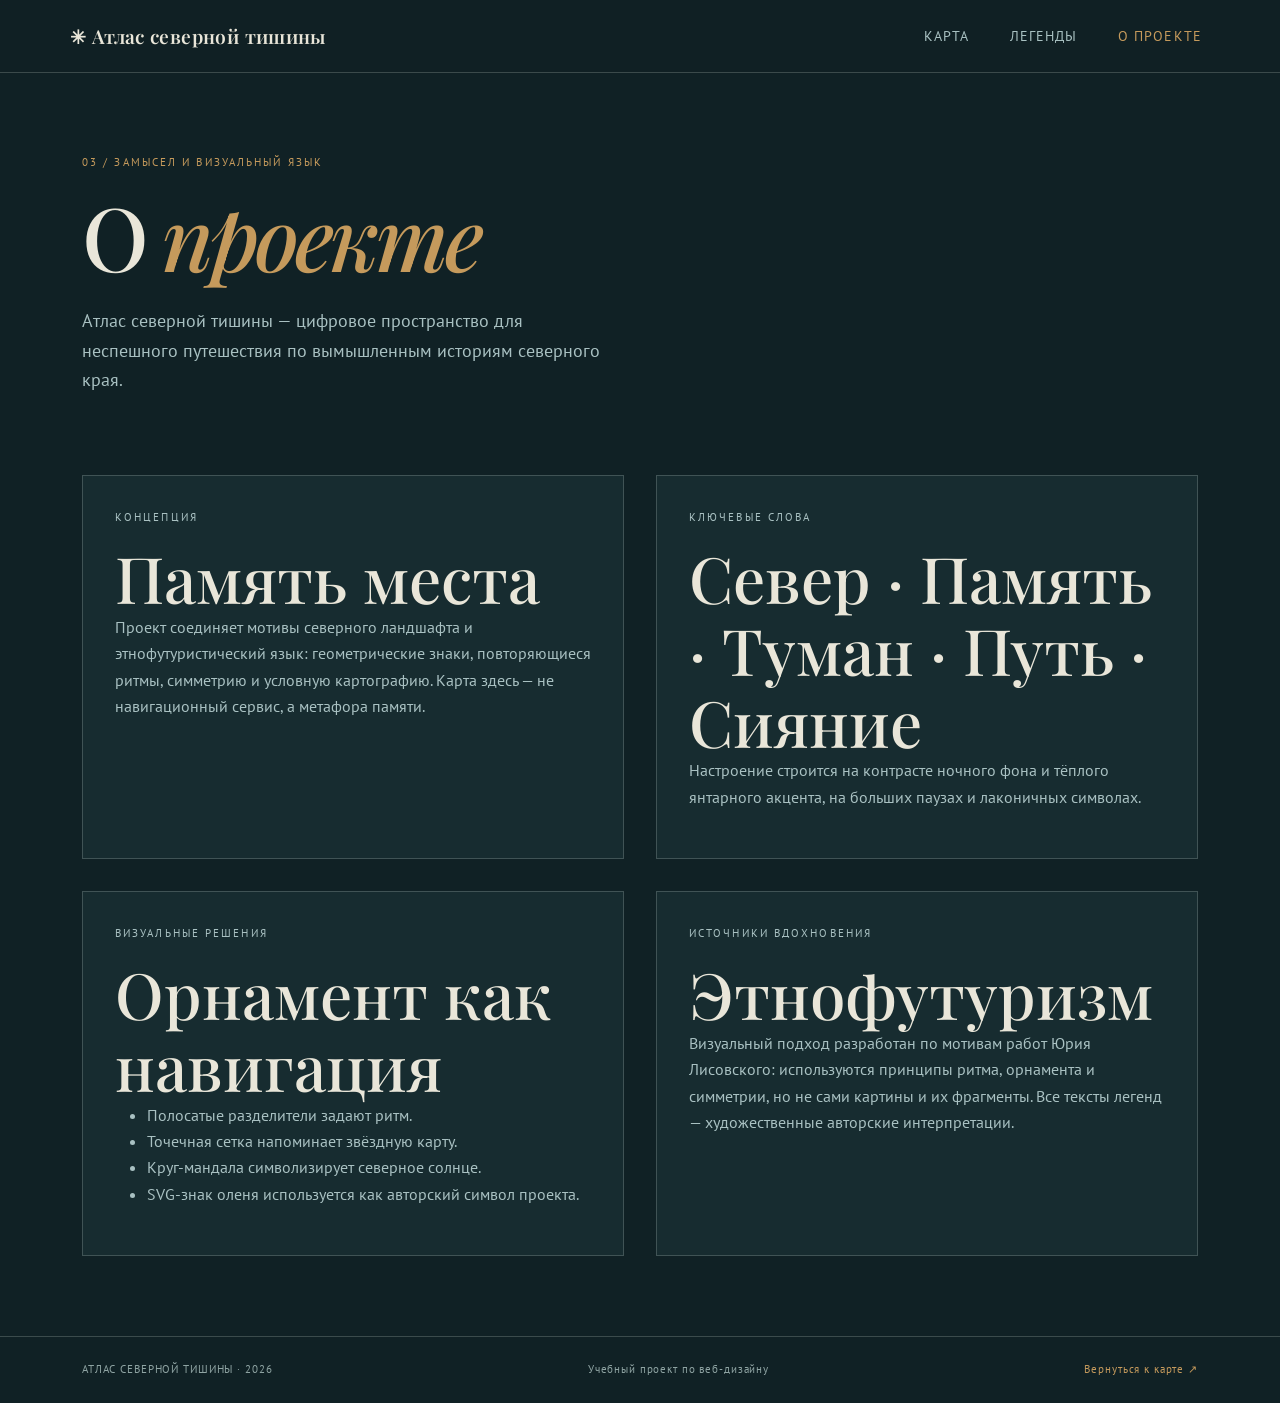
==== Практическая работа — Северный край/about.html @ 674a7070 "Добавлена страница о проекте и концепции" ====
<!doctype html>
<html lang="ru"><head><meta charset="utf-8"><meta name="viewport" content="width=device-width,initial-scale=1"><title>О проекте — Атлас северной тишины</title><link href="https://fonts.googleapis.com/css2?family=Playfair+Display:wght@500;600&family=PT+Sans:wght@400;700&display=swap" rel="stylesheet"><link href="https://cdn.jsdelivr.net/npm/bootstrap@5.3.3/dist/css/bootstrap.min.css" rel="stylesheet"><link rel="stylesheet" href="style.css"></head>
<body><header class="site-header"><nav class="navbar navbar-expand-lg container py-3"><a class="brand" href="index.html">✳ Атлас северной тишины</a><button class="navbar-toggler" type="button" data-bs-toggle="collapse" data-bs-target="#nav" aria-label="Открыть меню"><span class="navbar-toggler-icon"></span></button><div class="collapse navbar-collapse justify-content-end" id="nav"><ul class="navbar-nav gap-lg-4"><li><a class="nav-link" href="index.html">Карта</a></li><li><a class="nav-link" href="legends.html">Легенды</a></li><li><a class="nav-link active" href="about.html">О проекте</a></li></ul></div></nav></header>
<main class="container"><section class="page-hero"><p class="eyebrow">03 / Замысел и визуальный язык</p><h1>О <em>проекте</em></h1><p class="hero-lead">Атлас северной тишины — цифровое пространство для неспешного путешествия по вымышленным историям северного края.</p></section>
<section class="about-grid"><article class="info-panel"><p class="eyebrow">Концепция</p><h2>Память места</h2><p>Проект соединяет мотивы северного ландшафта и этнофутуристический язык: геометрические знаки, повторяющиеся ритмы, симметрию и условную картографию. Карта здесь — не навигационный сервис, а метафора памяти.</p></article><article class="info-panel"><p class="eyebrow">Ключевые слова</p><h2>Север · Память · Туман · Путь · Сияние</h2><p>Настроение строится на контрасте ночного фона и тёплого янтарного акцента, на больших паузах и лаконичных символах.</p></article><article class="info-panel"><p class="eyebrow">Визуальные решения</p><h2>Орнамент как навигация</h2><ul><li>Полосатые разделители задают ритм.</li><li>Точечная сетка напоминает звёздную карту.</li><li>Круг-мандала символизирует северное солнце.</li><li>SVG-знак оленя используется как авторский символ проекта.</li></ul></article><article class="info-panel"><p class="eyebrow">Источники вдохновения</p><h2>Этнофутуризм</h2><p>Визуальный подход разработан по мотивам работ Юрия Лисовского: используются принципы ритма, орнамента и симметрии, но не сами картины и их фрагменты. Все тексты легенд — художественные авторские интерпретации.</p></article></section></main>
<footer class="site-footer"><div class="container footer-inner"><span>АТЛАС СЕВЕРНОЙ ТИШИНЫ · 2026</span><span>Учебный проект по веб-дизайну</span><a href="index.html">Вернуться к карте ↗</a></div></footer><script src="https://cdn.jsdelivr.net/npm/bootstrap@5.3.3/dist/js/bootstrap.bundle.min.js"></script></body></html>
---- Практическая работа — Северный край/style.css ----
:root{
 --ink:#102125;--ink-soft:#1c3439;--paper:#e9e6d9;--mist:#a9c1c2;
 --water:#6d9293;--gold:#c59a5c;--line:rgba(210,222,213,.22);
 --heading:"Playfair Display",Georgia,serif;--body:"PT Sans",Arial,sans-serif;
}
*{box-sizing:border-box}
html{scroll-behavior:smooth}
body{margin:0;background:var(--ink);color:var(--paper);font-family:var(--body);line-height:1.65}
a{color:inherit;text-decoration:none}
.site-header{border-bottom:1px solid var(--line);background:rgba(16,33,37,.96)}
.brand{font:600 1.2rem var(--heading);letter-spacing:.02em;color:var(--paper)}
.brand-mark{color:var(--gold);margin-right:.45rem}
.nav-link{color:var(--mist)!important;font-size:.9rem;letter-spacing:.08em;text-transform:uppercase}
.nav-link:hover,.nav-link.active{color:var(--gold)!important}
.navbar-toggler{border-color:var(--gold)}.navbar-toggler-icon{filter:invert(1)}
.hero{min-height:530px;display:flex;align-items:center}
.eyebrow{color:var(--gold);font-size:.69rem;letter-spacing:.19em;text-transform:uppercase;margin-bottom:1rem}
h1,h2,h3{font-family:var(--heading);font-weight:500;line-height:1.12}
h1{font-size:clamp(3.2rem,7vw,6.7rem);letter-spacing:-.045em;margin:0 0 1.3rem}
h1 em,h2 em{color:var(--gold);font-weight:500}
.hero-lead{color:var(--mist);font-size:1.12rem;max-width:540px;margin-bottom:2rem}
.btn-brand{background:var(--gold);color:var(--ink);border:1px solid var(--gold);padding:.8rem 1.35rem;border-radius:0;letter-spacing:.06em;text-transform:uppercase;font-size:.76rem}
.btn-brand:hover{background:transparent;color:var(--gold)}
.hero-circle{width:min(310px,75vw);aspect-ratio:1;border:1px solid var(--gold);border-radius:50%;margin:auto;display:grid;place-items:center;position:relative;background:repeating-radial-gradient(circle,var(--ink-soft) 0 2px,transparent 2px 13px)}
.hero-circle:before,.hero-circle:after{content:"";position:absolute;inset:13px;border:1px dashed var(--water);border-radius:50%}
.hero-circle:after{inset:28px;border-style:solid;opacity:.5}
.hero-circle svg{width:85%;fill:none;stroke:var(--gold);stroke-width:2}
.hero-circle .mandala-rays{stroke:var(--mist);stroke-width:3}
.hero-circle .sun-core{fill:var(--gold);stroke:none}
.hero-circle span{position:absolute;bottom:22px;background:var(--ink);padding:0 .6rem;color:var(--mist);font-size:.65rem;letter-spacing:.17em;text-transform:uppercase}
.divider-stripes{height:13px;background:repeating-linear-gradient(90deg,var(--gold) 0 2px,transparent 2px 9px);opacity:.7}
.section-space{padding-top:5.5rem;padding-bottom:5.5rem}
.section-heading{display:flex;justify-content:space-between;align-items:end;gap:2rem;margin-bottom:2rem}
h2{font-size:clamp(2.4rem,5vw,4.1rem);margin:0}
.section-note{color:var(--mist);max-width:270px;font-size:.9rem}
.map-layout{display:grid;grid-template-columns:minmax(0,1.7fr) minmax(260px,.8fr);border:1px solid var(--line)}
.map-canvas{min-height:450px;position:relative;overflow:hidden;background-color:#172e32;background-image:radial-gradient(rgba(197,154,92,.17) 1px,transparent 1px);background-size:18px 18px}
.map-lines{position:absolute;inset:0;width:100%;height:100%;fill:none;stroke:var(--water);stroke-width:1.5;opacity:.5}
.map-lines path{stroke-dasharray:5 8}
.map-label{position:absolute;color:var(--mist);font-size:.62rem;letter-spacing:.18em;opacity:.7}
.label-north{top:12%;left:12%}.label-water{top:54%;left:40%;transform:rotate(-12deg)}.label-forest{bottom:13%;right:9%}
.map-point{position:absolute;width:43px;height:43px;border-radius:50%;border:1px solid var(--gold);background:var(--ink);color:var(--gold);font-size:.7rem;transition:.2s;cursor:pointer}
.map-point:hover,.map-point.active{background:var(--gold);color:var(--ink);box-shadow:0 0 0 8px rgba(197,154,92,.14),0 0 30px rgba(197,154,92,.5)}
.point-one{left:25%;top:58%}.point-two{left:61%;top:30%}.point-three{left:72%;top:67%}.point-four{left:43%;top:17%}
.compass{position:absolute;right:25px;top:22px;color:var(--gold);font-size:2rem;text-align:center}.compass small{display:block;font-size:.6rem;letter-spacing:.2em}
.story-panel{padding:clamp(1.5rem,4vw,3rem);display:flex;flex-direction:column;justify-content:center;background:#172c30}
.story-panel h3{font-size:2rem;margin-bottom:1.2rem}
.story-panel>p:not(.eyebrow){color:var(--mist)}
.text-link{color:var(--gold);font-size:.82rem;letter-spacing:.08em;text-transform:uppercase;border-bottom:1px solid rgba(197,154,92,.45);padding-bottom:.35rem;align-self:flex-start}
.panel-meta{margin-top:3rem;padding-top:1rem;border-top:1px solid var(--line);color:#82999a;font-size:.65rem;display:flex;gap:.6rem;letter-spacing:.08em;text-transform:uppercase}
.worlds-section{background:#14282c;border-top:1px solid var(--line);border-bottom:1px solid var(--line)}
.world-card{height:100%;padding:2rem;border:1px solid var(--line);background-color:#1a3236;background-image:radial-gradient(rgba(197,154,92,.13) 1px,transparent 1px);background-size:13px 13px}
.world-symbol{font-size:2.7rem;color:var(--gold);display:block;margin-bottom:1.2rem}
.world-card h3{font-size:1.8rem}.world-card p:not(.eyebrow){color:var(--mist);min-height:55px}
.world-card a{color:var(--gold);font-size:.78rem;text-transform:uppercase;letter-spacing:.08em}
.about-strip{max-width:900px}.about-strip h2{margin-bottom:1.3rem}.about-strip>p:not(.eyebrow){color:var(--mist);max-width:650px}
.btn-outline-brand{border:1px solid var(--gold);border-radius:0;color:var(--gold);padding:.7rem 1.2rem;margin-top:1rem}
.btn-outline-brand:hover{background:var(--gold);color:var(--ink)}
.site-footer{border-top:1px solid var(--line);padding:1.5rem 0;color:#8fa4a3;font-size:.68rem;letter-spacing:.08em}
.footer-inner{display:flex;justify-content:space-between;gap:1rem;flex-wrap:wrap}.site-footer a{color:var(--gold)}
.page-hero{padding:5rem 0 3rem}.page-hero h1{font-size:clamp(3rem,7vw,5.5rem)}
.legend-list{display:grid;grid-template-columns:repeat(2,1fr);gap:1rem;padding-bottom:5rem}
.legend-card{border:1px solid var(--line);padding:2rem;background:#172c30;scroll-margin-top:30px}
.legend-card h2{font-size:1.8rem;margin-bottom:1rem}.legend-card p{color:var(--mist)}
.legend-card .tag{color:var(--gold);font-size:.65rem;letter-spacing:.15em;text-transform:uppercase}
.filter-row{display:flex;gap:.6rem;flex-wrap:wrap;margin:1.5rem 0 2rem}
.filter-btn{border:1px solid var(--line);background:transparent;color:var(--mist);padding:.45rem .9rem;font-size:.75rem}
.filter-btn.active,.filter-btn:hover{border-color:var(--gold);color:var(--gold)}
.about-grid{display:grid;grid-template-columns:1fr 1fr;gap:2rem;padding-bottom:5rem}
.info-panel{padding:2rem;background:#172c30;border:1px solid var(--line)}.info-panel p,.info-panel li{color:var(--mist)}
@media(max-width:767px){
 .hero{min-height:0;padding-top:4rem!important;padding-bottom:4rem!important}
 .hero-circle{width:245px;margin-top:1rem}
 .section-space{padding-top:3.5rem;padding-bottom:3.5rem}
 .section-heading{align-items:flex-start;flex-direction:column;gap:1rem}
 .map-layout{grid-template-columns:1fr}.map-canvas{min-height:340px}.story-panel{min-height:290px}
 .legend-list,.about-grid{grid-template-columns:1fr}
 .footer-inner{flex-direction:column}
}
@media(min-width:768px) and (max-width:991px){.map-layout{grid-template-columns:1fr}.story-panel{min-height:260px}}
@media(prefers-reduced-motion:reduce){html{scroll-behavior:auto}*,*:before,*:after{transition:none!important}}
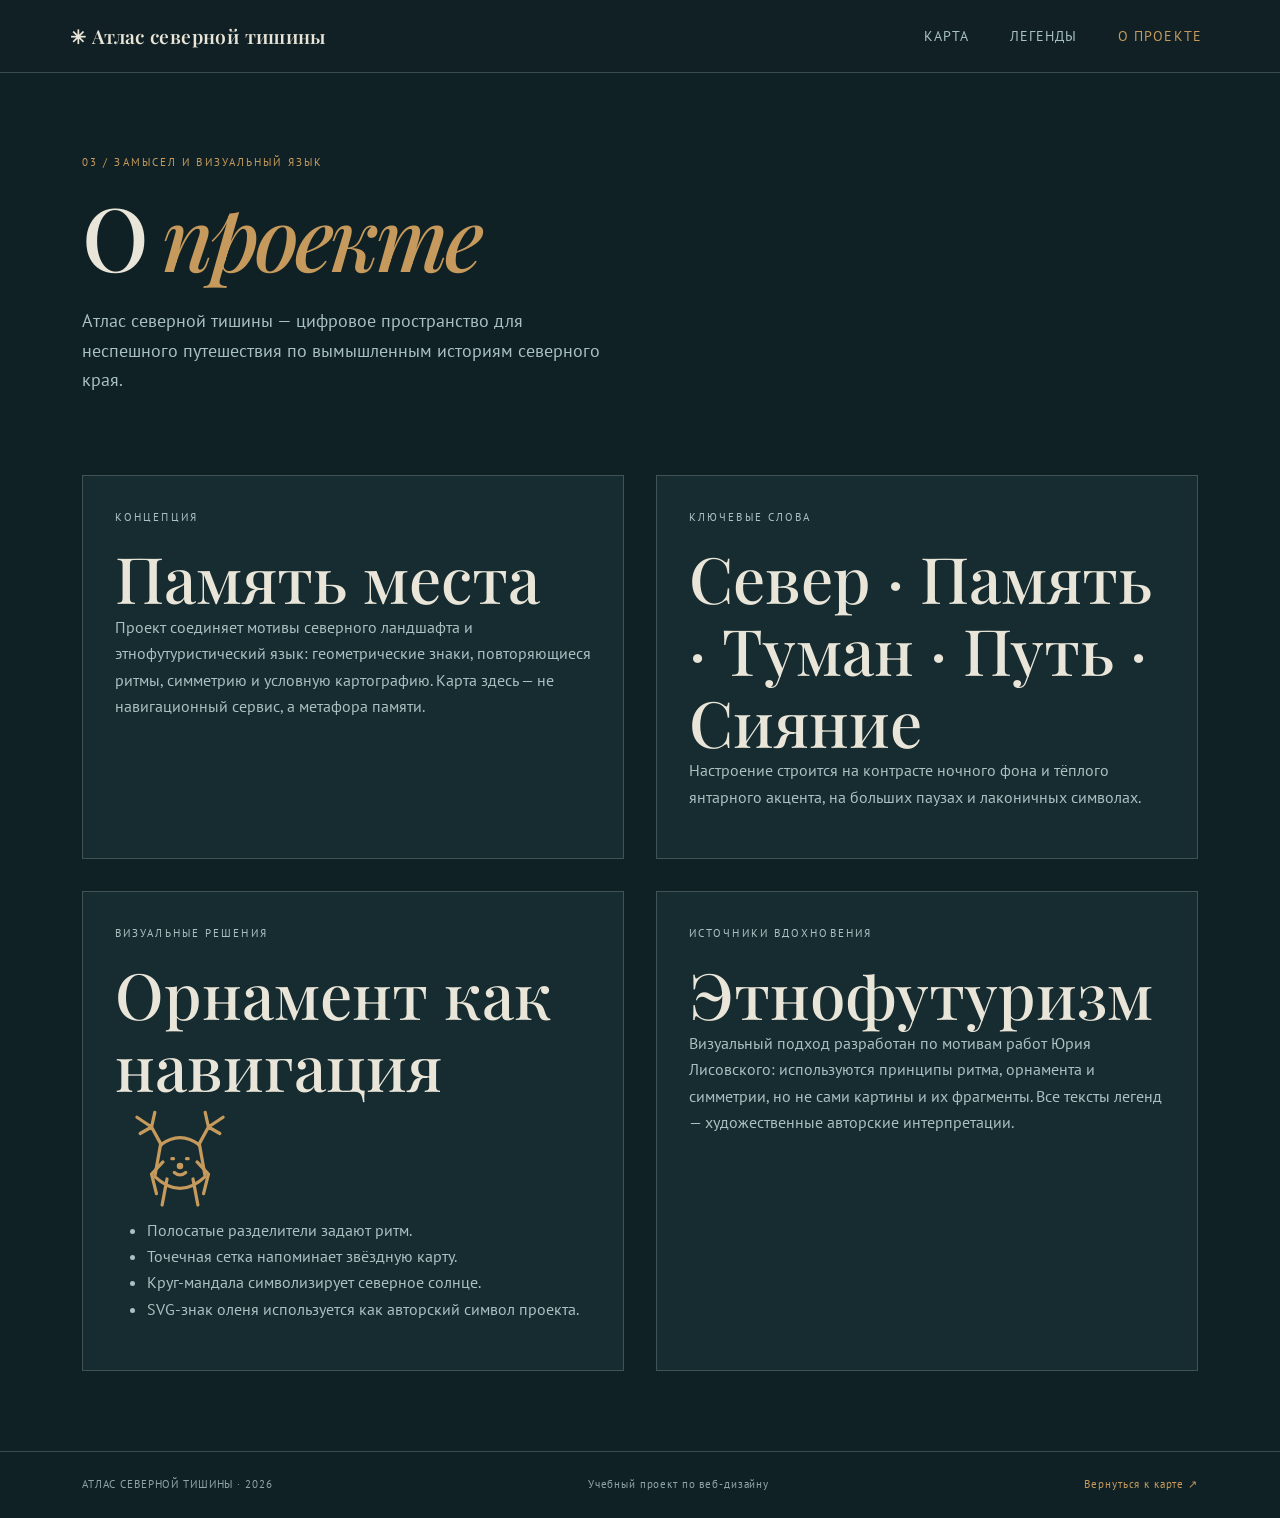
==== commit ef81c4e5: "Добавлен SVG-символ в описание визуального языка" ====
--- a/Практическая работа — Северный край/about.html
+++ b/Практическая работа — Северный край/about.html
@@ -2,5 +2,5 @@
 <html lang="ru"><head><meta charset="utf-8"><meta name="viewport" content="width=device-width,initial-scale=1"><title>О проекте — Атлас северной тишины</title><link href="https://fonts.googleapis.com/css2?family=Playfair+Display:wght@500;600&family=PT+Sans:wght@400;700&display=swap" rel="stylesheet"><link href="https://cdn.jsdelivr.net/npm/bootstrap@5.3.3/dist/css/bootstrap.min.css" rel="stylesheet"><link rel="stylesheet" href="style.css"></head>
 <body><header class="site-header"><nav class="navbar navbar-expand-lg container py-3"><a class="brand" href="index.html">✳ Атлас северной тишины</a><button class="navbar-toggler" type="button" data-bs-toggle="collapse" data-bs-target="#nav" aria-label="Открыть меню"><span class="navbar-toggler-icon"></span></button><div class="collapse navbar-collapse justify-content-end" id="nav"><ul class="navbar-nav gap-lg-4"><li><a class="nav-link" href="index.html">Карта</a></li><li><a class="nav-link" href="legends.html">Легенды</a></li><li><a class="nav-link active" href="about.html">О проекте</a></li></ul></div></nav></header>
 <main class="container"><section class="page-hero"><p class="eyebrow">03 / Замысел и визуальный язык</p><h1>О <em>проекте</em></h1><p class="hero-lead">Атлас северной тишины — цифровое пространство для неспешного путешествия по вымышленным историям северного края.</p></section>
-<section class="about-grid"><article class="info-panel"><p class="eyebrow">Концепция</p><h2>Память места</h2><p>Проект соединяет мотивы северного ландшафта и этнофутуристический язык: геометрические знаки, повторяющиеся ритмы, симметрию и условную картографию. Карта здесь — не навигационный сервис, а метафора памяти.</p></article><article class="info-panel"><p class="eyebrow">Ключевые слова</p><h2>Север · Память · Туман · Путь · Сияние</h2><p>Настроение строится на контрасте ночного фона и тёплого янтарного акцента, на больших паузах и лаконичных символах.</p></article><article class="info-panel"><p class="eyebrow">Визуальные решения</p><h2>Орнамент как навигация</h2><ul><li>Полосатые разделители задают ритм.</li><li>Точечная сетка напоминает звёздную карту.</li><li>Круг-мандала символизирует северное солнце.</li><li>SVG-знак оленя используется как авторский символ проекта.</li></ul></article><article class="info-panel"><p class="eyebrow">Источники вдохновения</p><h2>Этнофутуризм</h2><p>Визуальный подход разработан по мотивам работ Юрия Лисовского: используются принципы ритма, орнамента и симметрии, но не сами картины и их фрагменты. Все тексты легенд — художественные авторские интерпретации.</p></article></section></main>
+<section class="about-grid"><article class="info-panel"><p class="eyebrow">Концепция</p><h2>Память места</h2><p>Проект соединяет мотивы северного ландшафта и этнофутуристический язык: геометрические знаки, повторяющиеся ритмы, симметрию и условную картографию. Карта здесь — не навигационный сервис, а метафора памяти.</p></article><article class="info-panel"><p class="eyebrow">Ключевые слова</p><h2>Север · Память · Туман · Путь · Сияние</h2><p>Настроение строится на контрасте ночного фона и тёплого янтарного акцента, на больших паузах и лаконичных символах.</p></article><article class="info-panel"><p class="eyebrow">Визуальные решения</p><h2>Орнамент как навигация</h2><img src="deer.svg" alt="Авторский геометрический символ северного оленя" width="130" height="115"><ul><li>Полосатые разделители задают ритм.</li><li>Точечная сетка напоминает звёздную карту.</li><li>Круг-мандала символизирует северное солнце.</li><li>SVG-знак оленя используется как авторский символ проекта.</li></ul></article><article class="info-panel"><p class="eyebrow">Источники вдохновения</p><h2>Этнофутуризм</h2><p>Визуальный подход разработан по мотивам работ Юрия Лисовского: используются принципы ритма, орнамента и симметрии, но не сами картины и их фрагменты. Все тексты легенд — художественные авторские интерпретации.</p></article></section></main>
 <footer class="site-footer"><div class="container footer-inner"><span>АТЛАС СЕВЕРНОЙ ТИШИНЫ · 2026</span><span>Учебный проект по веб-дизайну</span><a href="index.html">Вернуться к карте ↗</a></div></footer><script src="https://cdn.jsdelivr.net/npm/bootstrap@5.3.3/dist/js/bootstrap.bundle.min.js"></script></body></html>
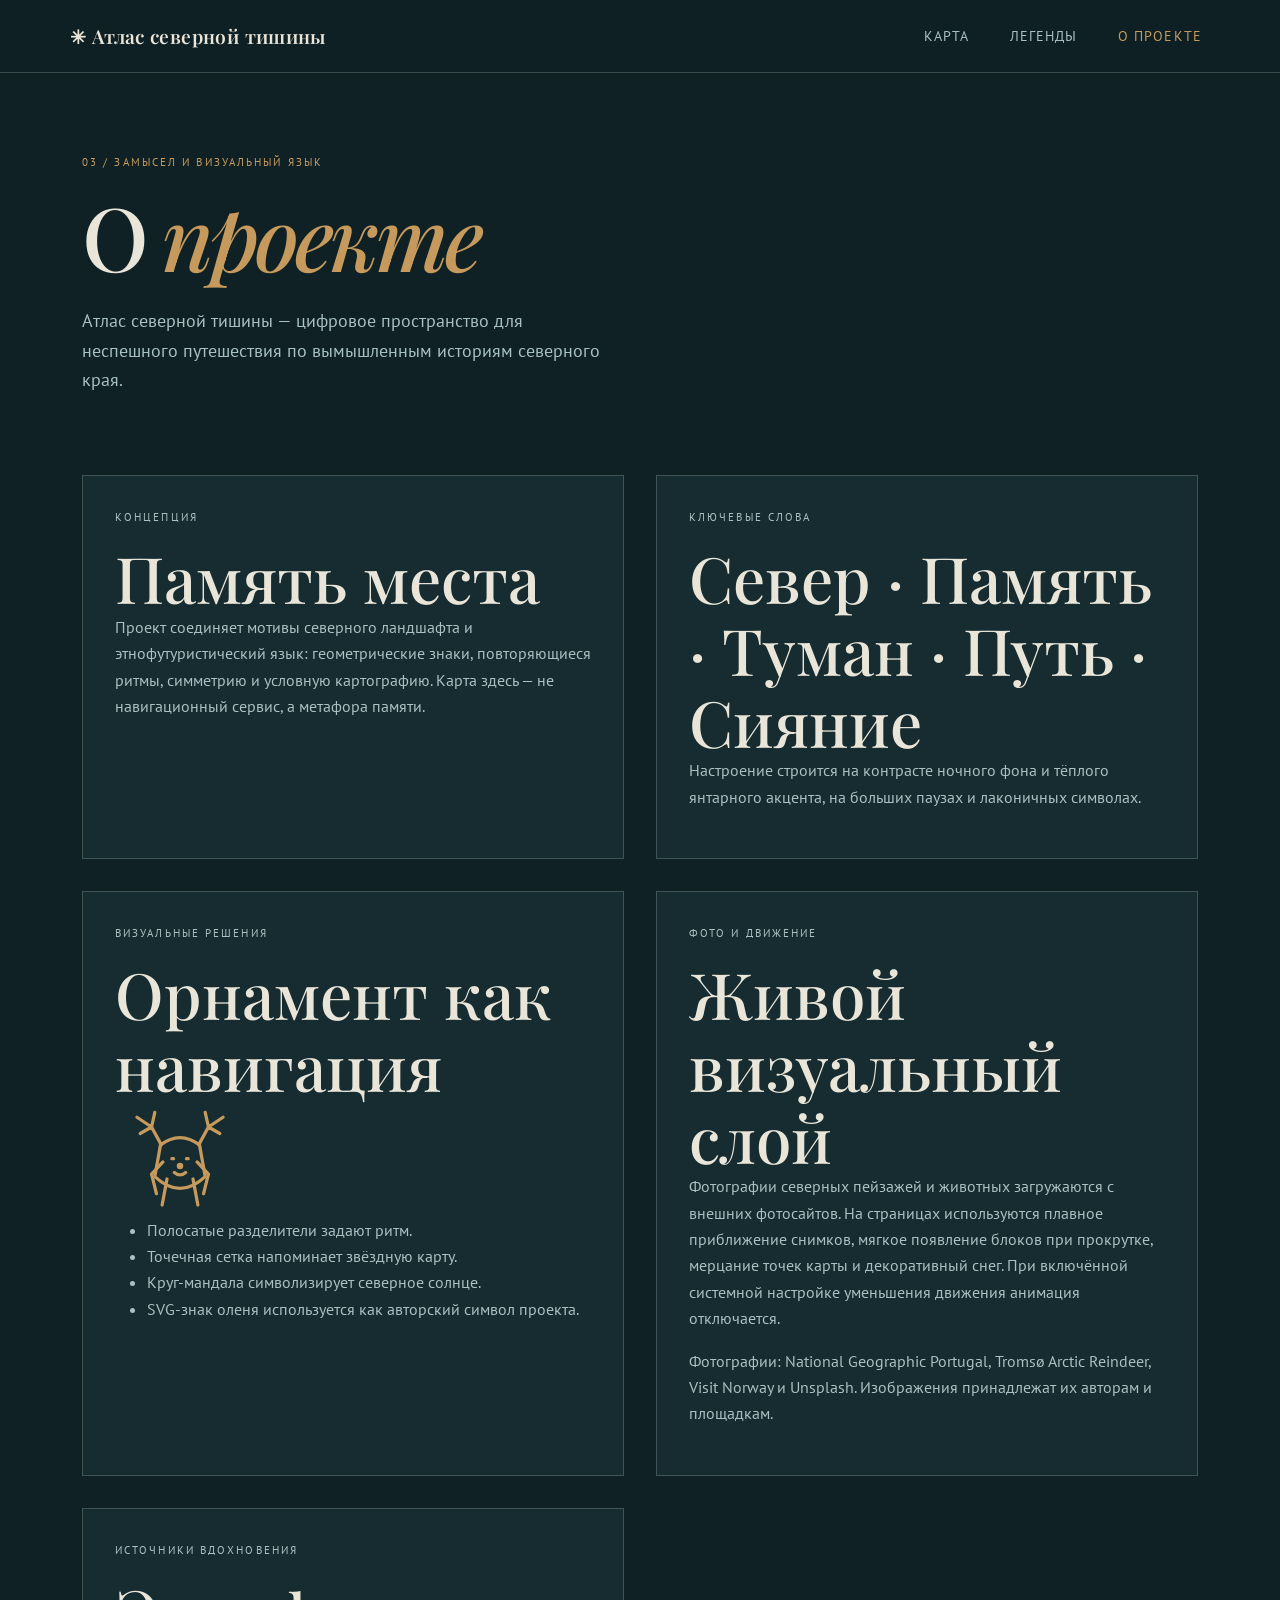
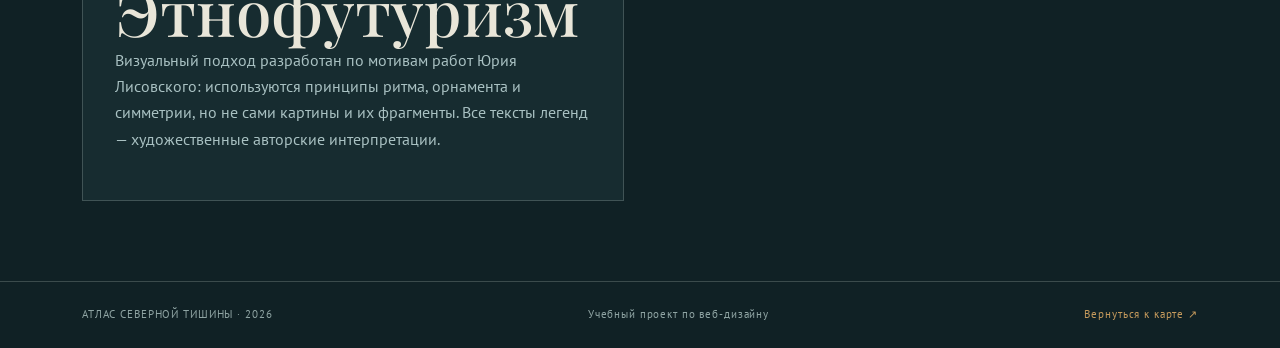
==== commit ab5762fc: "Уточнены источники фотографий и анимационные решения" ====
--- a/Практическая работа — Северный край/about.html
+++ b/Практическая работа — Северный край/about.html
@@ -2,5 +2,5 @@
 <html lang="ru"><head><meta charset="utf-8"><meta name="viewport" content="width=device-width,initial-scale=1"><title>О проекте — Атлас северной тишины</title><link href="https://fonts.googleapis.com/css2?family=Playfair+Display:wght@500;600&family=PT+Sans:wght@400;700&display=swap" rel="stylesheet"><link href="https://cdn.jsdelivr.net/npm/bootstrap@5.3.3/dist/css/bootstrap.min.css" rel="stylesheet"><link rel="stylesheet" href="style.css"></head>
 <body><header class="site-header"><nav class="navbar navbar-expand-lg container py-3"><a class="brand" href="index.html">✳ Атлас северной тишины</a><button class="navbar-toggler" type="button" data-bs-toggle="collapse" data-bs-target="#nav" aria-label="Открыть меню"><span class="navbar-toggler-icon"></span></button><div class="collapse navbar-collapse justify-content-end" id="nav"><ul class="navbar-nav gap-lg-4"><li><a class="nav-link" href="index.html">Карта</a></li><li><a class="nav-link" href="legends.html">Легенды</a></li><li><a class="nav-link active" href="about.html">О проекте</a></li></ul></div></nav></header>
 <main class="container"><section class="page-hero"><p class="eyebrow">03 / Замысел и визуальный язык</p><h1>О <em>проекте</em></h1><p class="hero-lead">Атлас северной тишины — цифровое пространство для неспешного путешествия по вымышленным историям северного края.</p></section>
-<section class="about-grid"><article class="info-panel"><p class="eyebrow">Концепция</p><h2>Память места</h2><p>Проект соединяет мотивы северного ландшафта и этнофутуристический язык: геометрические знаки, повторяющиеся ритмы, симметрию и условную картографию. Карта здесь — не навигационный сервис, а метафора памяти.</p></article><article class="info-panel"><p class="eyebrow">Ключевые слова</p><h2>Север · Память · Туман · Путь · Сияние</h2><p>Настроение строится на контрасте ночного фона и тёплого янтарного акцента, на больших паузах и лаконичных символах.</p></article><article class="info-panel"><p class="eyebrow">Визуальные решения</p><h2>Орнамент как навигация</h2><img src="deer.svg" alt="Авторский геометрический символ северного оленя" width="130" height="115"><ul><li>Полосатые разделители задают ритм.</li><li>Точечная сетка напоминает звёздную карту.</li><li>Круг-мандала символизирует северное солнце.</li><li>SVG-знак оленя используется как авторский символ проекта.</li></ul></article><article class="info-panel"><p class="eyebrow">Источники вдохновения</p><h2>Этнофутуризм</h2><p>Визуальный подход разработан по мотивам работ Юрия Лисовского: используются принципы ритма, орнамента и симметрии, но не сами картины и их фрагменты. Все тексты легенд — художественные авторские интерпретации.</p></article></section></main>
+<section class="about-grid"><article class="info-panel"><p class="eyebrow">Концепция</p><h2>Память места</h2><p>Проект соединяет мотивы северного ландшафта и этнофутуристический язык: геометрические знаки, повторяющиеся ритмы, симметрию и условную картографию. Карта здесь — не навигационный сервис, а метафора памяти.</p></article><article class="info-panel"><p class="eyebrow">Ключевые слова</p><h2>Север · Память · Туман · Путь · Сияние</h2><p>Настроение строится на контрасте ночного фона и тёплого янтарного акцента, на больших паузах и лаконичных символах.</p></article><article class="info-panel"><p class="eyebrow">Визуальные решения</p><h2>Орнамент как навигация</h2><img src="deer.svg" alt="Авторский геометрический символ северного оленя" width="130" height="115"><ul><li>Полосатые разделители задают ритм.</li><li>Точечная сетка напоминает звёздную карту.</li><li>Круг-мандала символизирует северное солнце.</li><li>SVG-знак оленя используется как авторский символ проекта.</li></ul></article><article class="info-panel"><p class="eyebrow">Фото и движение</p><h2>Живой визуальный слой</h2><p>Фотографии северных пейзажей и животных загружаются с внешних фотосайтов. На страницах используются плавное приближение снимков, мягкое появление блоков при прокрутке, мерцание точек карты и декоративный снег. При включённой системной настройке уменьшения движения анимация отключается.</p><p>Фотографии: National Geographic Portugal, Tromsø Arctic Reindeer, Visit Norway и Unsplash. Изображения принадлежат их авторам и площадкам.</p></article><article class="info-panel"><p class="eyebrow">Источники вдохновения</p><h2>Этнофутуризм</h2><p>Визуальный подход разработан по мотивам работ Юрия Лисовского: используются принципы ритма, орнамента и симметрии, но не сами картины и их фрагменты. Все тексты легенд — художественные авторские интерпретации.</p></article></section></main>
 <footer class="site-footer"><div class="container footer-inner"><span>АТЛАС СЕВЕРНОЙ ТИШИНЫ · 2026</span><span>Учебный проект по веб-дизайну</span><a href="index.html">Вернуться к карте ↗</a></div></footer><script src="https://cdn.jsdelivr.net/npm/bootstrap@5.3.3/dist/js/bootstrap.bundle.min.js"></script></body></html>
--- a/Практическая работа — Северный край/style.css
+++ b/Практическая работа — Северный край/style.css
@@ -1,81 +1,20 @@
-:root{
- --ink:#102125;--ink-soft:#1c3439;--paper:#e9e6d9;--mist:#a9c1c2;
- --water:#6d9293;--gold:#c59a5c;--line:rgba(210,222,213,.22);
- --heading:"Playfair Display",Georgia,serif;--body:"PT Sans",Arial,sans-serif;
-}
-*{box-sizing:border-box}
-html{scroll-behavior:smooth}
-body{margin:0;background:var(--ink);color:var(--paper);font-family:var(--body);line-height:1.65}
-a{color:inherit;text-decoration:none}
-.site-header{border-bottom:1px solid var(--line);background:rgba(16,33,37,.96)}
-.brand{font:600 1.2rem var(--heading);letter-spacing:.02em;color:var(--paper)}
-.brand-mark{color:var(--gold);margin-right:.45rem}
-.nav-link{color:var(--mist)!important;font-size:.9rem;letter-spacing:.08em;text-transform:uppercase}
-.nav-link:hover,.nav-link.active{color:var(--gold)!important}
-.navbar-toggler{border-color:var(--gold)}.navbar-toggler-icon{filter:invert(1)}
-.hero{min-height:530px;display:flex;align-items:center}
-.eyebrow{color:var(--gold);font-size:.69rem;letter-spacing:.19em;text-transform:uppercase;margin-bottom:1rem}
-h1,h2,h3{font-family:var(--heading);font-weight:500;line-height:1.12}
-h1{font-size:clamp(3.2rem,7vw,6.7rem);letter-spacing:-.045em;margin:0 0 1.3rem}
-h1 em,h2 em{color:var(--gold);font-weight:500}
-.hero-lead{color:var(--mist);font-size:1.12rem;max-width:540px;margin-bottom:2rem}
-.btn-brand{background:var(--gold);color:var(--ink);border:1px solid var(--gold);padding:.8rem 1.35rem;border-radius:0;letter-spacing:.06em;text-transform:uppercase;font-size:.76rem}
-.btn-brand:hover{background:transparent;color:var(--gold)}
-.hero-circle{width:min(310px,75vw);aspect-ratio:1;border:1px solid var(--gold);border-radius:50%;margin:auto;display:grid;place-items:center;position:relative;background:repeating-radial-gradient(circle,var(--ink-soft) 0 2px,transparent 2px 13px)}
-.hero-circle:before,.hero-circle:after{content:"";position:absolute;inset:13px;border:1px dashed var(--water);border-radius:50%}
-.hero-circle:after{inset:28px;border-style:solid;opacity:.5}
-.hero-circle svg{width:85%;fill:none;stroke:var(--gold);stroke-width:2}
-.hero-circle .mandala-rays{stroke:var(--mist);stroke-width:3}
-.hero-circle .sun-core{fill:var(--gold);stroke:none}
-.hero-circle span{position:absolute;bottom:22px;background:var(--ink);padding:0 .6rem;color:var(--mist);font-size:.65rem;letter-spacing:.17em;text-transform:uppercase}
-.divider-stripes{height:13px;background:repeating-linear-gradient(90deg,var(--gold) 0 2px,transparent 2px 9px);opacity:.7}
-.section-space{padding-top:5.5rem;padding-bottom:5.5rem}
-.section-heading{display:flex;justify-content:space-between;align-items:end;gap:2rem;margin-bottom:2rem}
-h2{font-size:clamp(2.4rem,5vw,4.1rem);margin:0}
-.section-note{color:var(--mist);max-width:270px;font-size:.9rem}
-.map-layout{display:grid;grid-template-columns:minmax(0,1.7fr) minmax(260px,.8fr);border:1px solid var(--line)}
-.map-canvas{min-height:450px;position:relative;overflow:hidden;background-color:#172e32;background-image:radial-gradient(rgba(197,154,92,.17) 1px,transparent 1px);background-size:18px 18px}
-.map-lines{position:absolute;inset:0;width:100%;height:100%;fill:none;stroke:var(--water);stroke-width:1.5;opacity:.5}
-.map-lines path{stroke-dasharray:5 8}
-.map-label{position:absolute;color:var(--mist);font-size:.62rem;letter-spacing:.18em;opacity:.7}
-.label-north{top:12%;left:12%}.label-water{top:54%;left:40%;transform:rotate(-12deg)}.label-forest{bottom:13%;right:9%}
-.map-point{position:absolute;width:43px;height:43px;border-radius:50%;border:1px solid var(--gold);background:var(--ink);color:var(--gold);font-size:.7rem;transition:.2s;cursor:pointer}
-.map-point:hover,.map-point.active{background:var(--gold);color:var(--ink);box-shadow:0 0 0 8px rgba(197,154,92,.14),0 0 30px rgba(197,154,92,.5)}
-.point-one{left:25%;top:58%}.point-two{left:61%;top:30%}.point-three{left:72%;top:67%}.point-four{left:43%;top:17%}
-.compass{position:absolute;right:25px;top:22px;color:var(--gold);font-size:2rem;text-align:center}.compass small{display:block;font-size:.6rem;letter-spacing:.2em}
-.story-panel{padding:clamp(1.5rem,4vw,3rem);display:flex;flex-direction:column;justify-content:center;background:#172c30}
-.story-panel h3{font-size:2rem;margin-bottom:1.2rem}
-.story-panel>p:not(.eyebrow){color:var(--mist)}
-.text-link{color:var(--gold);font-size:.82rem;letter-spacing:.08em;text-transform:uppercase;border-bottom:1px solid rgba(197,154,92,.45);padding-bottom:.35rem;align-self:flex-start}
-.panel-meta{margin-top:3rem;padding-top:1rem;border-top:1px solid var(--line);color:#82999a;font-size:.65rem;display:flex;gap:.6rem;letter-spacing:.08em;text-transform:uppercase}
-.worlds-section{background:#14282c;border-top:1px solid var(--line);border-bottom:1px solid var(--line)}
-.world-card{height:100%;padding:2rem;border:1px solid var(--line);background-color:#1a3236;background-image:radial-gradient(rgba(197,154,92,.13) 1px,transparent 1px);background-size:13px 13px}
-.world-symbol{font-size:2.7rem;color:var(--gold);display:block;margin-bottom:1.2rem}
-.world-card h3{font-size:1.8rem}.world-card p:not(.eyebrow){color:var(--mist);min-height:55px}
-.world-card a{color:var(--gold);font-size:.78rem;text-transform:uppercase;letter-spacing:.08em}
-.about-strip{max-width:900px}.about-strip h2{margin-bottom:1.3rem}.about-strip>p:not(.eyebrow){color:var(--mist);max-width:650px}
-.btn-outline-brand{border:1px solid var(--gold);border-radius:0;color:var(--gold);padding:.7rem 1.2rem;margin-top:1rem}
-.btn-outline-brand:hover{background:var(--gold);color:var(--ink)}
-.site-footer{border-top:1px solid var(--line);padding:1.5rem 0;color:#8fa4a3;font-size:.68rem;letter-spacing:.08em}
-.footer-inner{display:flex;justify-content:space-between;gap:1rem;flex-wrap:wrap}.site-footer a{color:var(--gold)}
-.page-hero{padding:5rem 0 3rem}.page-hero h1{font-size:clamp(3rem,7vw,5.5rem)}
-.legend-list{display:grid;grid-template-columns:repeat(2,1fr);gap:1rem;padding-bottom:5rem}
-.legend-card{border:1px solid var(--line);padding:2rem;background:#172c30;scroll-margin-top:30px}
-.legend-card h2{font-size:1.8rem;margin-bottom:1rem}.legend-card p{color:var(--mist)}
-.legend-card .tag{color:var(--gold);font-size:.65rem;letter-spacing:.15em;text-transform:uppercase}
-.filter-row{display:flex;gap:.6rem;flex-wrap:wrap;margin:1.5rem 0 2rem}
-.filter-btn{border:1px solid var(--line);background:transparent;color:var(--mist);padding:.45rem .9rem;font-size:.75rem}
-.filter-btn.active,.filter-btn:hover{border-color:var(--gold);color:var(--gold)}
-.about-grid{display:grid;grid-template-columns:1fr 1fr;gap:2rem;padding-bottom:5rem}
-.info-panel{padding:2rem;background:#172c30;border:1px solid var(--line)}.info-panel p,.info-panel li{color:var(--mist)}
-@media(max-width:767px){
- .hero{min-height:0;padding-top:4rem!important;padding-bottom:4rem!important}
- .hero-circle{width:245px;margin-top:1rem}
- .section-space{padding-top:3.5rem;padding-bottom:3.5rem}
- .section-heading{align-items:flex-start;flex-direction:column;gap:1rem}
- .map-layout{grid-template-columns:1fr}.map-canvas{min-height:340px}.story-panel{min-height:290px}
- .legend-list,.about-grid{grid-template-columns:1fr}
- .footer-inner{flex-direction:column}
-}
+:root{--ink:#102125;--ink-soft:#1c3439;--paper:#e9e6d9;--mist:#a9c1c2;--water:#6d9293;--gold:#c59a5c;--line:rgba(210,222,213,.22);--heading:"Playfair Display",Georgia,serif;--body:"PT Sans",Arial,sans-serif}
+*{box-sizing:border-box}html{scroll-behavior:smooth}body{margin:0;background:var(--ink);color:var(--paper);font-family:var(--body);line-height:1.65;overflow-x:hidden}a{color:inherit;text-decoration:none}
+.site-header{position:relative;z-index:10;border-bottom:1px solid var(--line);background:rgba(16,33,37,.96);backdrop-filter:blur(12px)}.brand{font:600 1.2rem var(--heading);letter-spacing:.02em;color:var(--paper)}.brand-mark{color:var(--gold);margin-right:.45rem}.nav-link{color:var(--mist)!important;font-size:.9rem;letter-spacing:.08em;text-transform:uppercase}.nav-link:hover,.nav-link.active{color:var(--gold)!important}.navbar-toggler{border-color:var(--gold)}.navbar-toggler-icon{filter:invert(1)}
+.hero{min-height:530px;display:flex;align-items:center;position:relative}.eyebrow{color:var(--gold);font-size:.69rem;letter-spacing:.19em;text-transform:uppercase;margin-bottom:1rem}h1,h2,h3{font-family:var(--heading);font-weight:500;line-height:1.12}h1{font-size:clamp(3.2rem,7vw,6.7rem);letter-spacing:-.045em;margin:0 0 1.3rem}h1 em,h2 em{color:var(--gold);font-weight:500}.hero-lead{color:var(--mist);font-size:1.12rem;max-width:540px;margin-bottom:2rem}.btn-brand{background:var(--gold);color:var(--ink);border:1px solid var(--gold);padding:.8rem 1.35rem;border-radius:0;letter-spacing:.06em;text-transform:uppercase;font-size:.76rem}.btn-brand:hover{background:transparent;color:var(--gold)}
+.hero-photo{height:390px;position:relative;overflow:hidden;border:1px solid rgba(197,154,92,.5);box-shadow:18px 18px 0 rgba(109,146,147,.12)}.hero-photo img{width:100%;height:100%;object-fit:cover;animation:slow-zoom 22s ease-in-out infinite alternate}.hero-photo-shade{position:absolute;inset:0;background:linear-gradient(0deg,rgba(7,20,24,.85),transparent 58%),linear-gradient(90deg,rgba(16,33,37,.2),transparent)}.hero-photo-caption{position:absolute;left:25px;bottom:22px;display:grid;gap:5px}.hero-photo-caption span{font-size:.62rem;letter-spacing:.2em;color:var(--gold)}.hero-photo-caption strong{font:500 1.5rem var(--heading)}.hero-orbit{position:absolute;right:20px;top:15px;color:#f1d8a6;font-size:2rem;text-shadow:0 0 20px var(--gold);animation:orbit 12s linear infinite}
+.divider-stripes{height:13px;background:repeating-linear-gradient(90deg,var(--gold) 0 2px,transparent 2px 9px);opacity:.7}.section-space{padding-top:5.5rem;padding-bottom:5.5rem}.section-heading{display:flex;justify-content:space-between;align-items:end;gap:2rem;margin-bottom:2rem}h2{font-size:clamp(2.4rem,5vw,4.1rem);margin:0}.section-note{color:var(--mist);max-width:270px;font-size:.9rem}
+.map-layout{display:grid;grid-template-columns:minmax(0,1.7fr) minmax(260px,.8fr);border:1px solid var(--line)}.map-canvas{min-height:450px;position:relative;overflow:hidden;background-color:#172e32;background-image:radial-gradient(rgba(197,154,92,.17) 1px,transparent 1px);background-size:18px 18px}.map-lines{position:absolute;inset:0;width:100%;height:100%;fill:none;stroke:var(--water);stroke-width:1.5;opacity:.5}.map-lines path{stroke-dasharray:5 8;animation:map-flow 30s linear infinite}.map-label{position:absolute;color:var(--mist);font-size:.62rem;letter-spacing:.18em;opacity:.7}.label-north{top:12%;left:12%}.label-water{top:54%;left:40%;transform:rotate(-12deg)}.label-forest{bottom:13%;right:9%}
+.map-point{position:absolute;width:43px;height:43px;border-radius:50%;border:1px solid var(--gold);background:var(--ink);color:var(--gold);font-size:.7rem;transition:.3s;cursor:pointer;animation:point-pulse 3s ease-in-out infinite}.map-point:hover,.map-point.active{background:var(--gold);color:var(--ink);box-shadow:0 0 0 8px rgba(197,154,92,.14),0 0 30px rgba(197,154,92,.5);transform:scale(1.12)}.point-one{left:25%;top:58%}.point-two{left:61%;top:30%;animation-delay:.5s}.point-three{left:72%;top:67%;animation-delay:1s}.point-four{left:43%;top:17%;animation-delay:1.5s}.compass{position:absolute;right:25px;top:22px;color:var(--gold);font-size:2rem;text-align:center;animation:orbit 40s linear infinite}.compass small{display:block;font-size:.6rem;letter-spacing:.2em}
+.story-panel{padding:clamp(1.5rem,4vw,3rem);display:flex;flex-direction:column;justify-content:center;background:#172c30}.story-panel h3{font-size:2rem;margin-bottom:1.2rem}.story-panel>p:not(.eyebrow){color:var(--mist)}.text-link{color:var(--gold);font-size:.82rem;letter-spacing:.08em;text-transform:uppercase;border-bottom:1px solid rgba(197,154,92,.45);padding-bottom:.35rem;align-self:flex-start}.panel-meta{margin-top:3rem;padding-top:1rem;border-top:1px solid var(--line);color:#82999a;font-size:.65rem;display:flex;gap:.6rem;letter-spacing:.08em;text-transform:uppercase}
+.photo-interlude{height:440px;position:relative;overflow:hidden}.photo-interlude>img{width:100%;height:100%;object-fit:cover;object-position:center 48%;transform:scale(1.04);animation:slow-zoom 28s ease-in-out infinite alternate}.photo-interlude-overlay{position:absolute;inset:0;background:linear-gradient(90deg,rgba(10,25,29,.92),rgba(10,25,29,.38) 65%,rgba(10,25,29,.12))}.photo-interlude-text{position:absolute;left:max(6vw,calc((100vw - 1140px)/2));top:50%;transform:translateY(-50%);max-width:550px}.photo-interlude-text h2{font-size:clamp(2.5rem,5vw,4.5rem)}.photo-interlude-text>p:last-child{color:var(--mist);max-width:400px}
+.worlds-section{background:#14282c;border-top:1px solid var(--line);border-bottom:1px solid var(--line)}.world-card{height:390px;position:relative;overflow:hidden;border:1px solid var(--line);background:#1a3236}.world-card>img{position:absolute;inset:0;width:100%;height:100%;object-fit:cover;opacity:.55;transition:transform .8s,opacity .8s}.world-card:after{content:"";position:absolute;inset:0;background:linear-gradient(0deg,rgba(9,22,26,.97),rgba(9,22,26,.08) 90%)}.world-card:hover>img{transform:scale(1.08);opacity:.8}.world-card-content{position:absolute;z-index:1;inset:auto 0 0;padding:2rem}.world-symbol{font-size:2.3rem;color:var(--gold);display:block;margin-bottom:.7rem}.world-card h3{font-size:1.8rem}.world-card p:not(.eyebrow){color:var(--mist);min-height:45px}.world-card a{color:var(--gold);font-size:.78rem;text-transform:uppercase;letter-spacing:.08em}
+.about-strip{max-width:900px}.about-strip h2{margin-bottom:1.3rem}.about-strip>p:not(.eyebrow){color:var(--mist);max-width:650px}.btn-outline-brand{border:1px solid var(--gold);border-radius:0;color:var(--gold);padding:.7rem 1.2rem;margin-top:1rem}.btn-outline-brand:hover{background:var(--gold);color:var(--ink)}
+.site-footer{border-top:1px solid var(--line);padding:1.5rem 0;color:#8fa4a3;font-size:.68rem;letter-spacing:.08em}.footer-inner{display:flex;justify-content:space-between;gap:1rem;flex-wrap:wrap}.site-footer a{color:var(--gold)}
+.page-hero{padding:5rem 0 3rem}.page-hero h1{font-size:clamp(3rem,7vw,5.5rem)}.legend-list{display:grid;grid-template-columns:repeat(2,1fr);gap:1rem;padding-bottom:5rem}.legend-card{border:1px solid var(--line);padding:0 0 2rem;background:#172c30;scroll-margin-top:30px;overflow:hidden;transition:transform .4s,border-color .4s}.legend-card:hover{transform:translateY(-5px);border-color:rgba(197,154,92,.65)}.legend-card>img{width:100%;height:210px;object-fit:cover;display:block;transition:transform .7s}.legend-card:hover>img{transform:scale(1.04)}.legend-card .tag,.legend-card h2,.legend-card p{margin-left:2rem;margin-right:2rem}.legend-card .tag{display:block;margin-top:1.5rem;color:var(--gold);font-size:.65rem;letter-spacing:.15em;text-transform:uppercase}.legend-card h2{font-size:1.8rem;margin-top:.6rem;margin-bottom:1rem}.legend-card p{color:var(--mist)}.filter-row{display:flex;gap:.6rem;flex-wrap:wrap;margin:1.5rem 0 2rem}.filter-btn{border:1px solid var(--line);background:transparent;color:var(--mist);padding:.45rem .9rem;font-size:.75rem}.filter-btn.active,.filter-btn:hover{border-color:var(--gold);color:var(--gold)}.about-grid{display:grid;grid-template-columns:1fr 1fr;gap:2rem;padding-bottom:5rem}.info-panel{padding:2rem;background:#172c30;border:1px solid var(--line)}.info-panel p,.info-panel li{color:var(--mist)}
+.ambient{position:fixed;inset:0;pointer-events:none;z-index:8;overflow:hidden}.ambient span{position:absolute;top:-10px;width:3px;height:3px;border-radius:50%;background:#dce9e2;opacity:0;animation:snow-fall 15s linear infinite}.ambient span:nth-child(1){left:7%;animation-delay:0s}.ambient span:nth-child(2){left:16%;animation-delay:4s;animation-duration:18s}.ambient span:nth-child(3){left:25%;animation-delay:8s}.ambient span:nth-child(4){left:38%;animation-delay:2s;animation-duration:20s}.ambient span:nth-child(5){left:49%;animation-delay:6s}.ambient span:nth-child(6){left:58%;animation-delay:11s;animation-duration:17s}.ambient span:nth-child(7){left:68%;animation-delay:3s}.ambient span:nth-child(8){left:77%;animation-delay:9s;animation-duration:19s}.ambient span:nth-child(9){left:88%;animation-delay:5s}.ambient span:nth-child(10){left:95%;animation-delay:12s}.ambient span:nth-child(11){left:33%;animation-delay:14s}.ambient span:nth-child(12){left:83%;animation-delay:16s}
+.reveal{opacity:0;transform:translateY(24px);transition:opacity .8s ease,transform .8s ease}.reveal.is-visible{opacity:1;transform:translateY(0)}
+@keyframes snow-fall{0%{transform:translate3d(0,-5vh,0);opacity:0}10%{opacity:.65}90%{opacity:.45}100%{transform:translate3d(45px,110vh,0);opacity:0}}@keyframes slow-zoom{from{transform:scale(1)}to{transform:scale(1.1)}}@keyframes orbit{to{transform:rotate(360deg)}}@keyframes point-pulse{0%,100%{box-shadow:0 0 0 0 rgba(197,154,92,0)}50%{box-shadow:0 0 0 8px rgba(197,154,92,.12)}}@keyframes map-flow{to{stroke-dashoffset:-250}}
+@media(max-width:767px){.hero{min-height:0;padding-top:4rem!important;padding-bottom:4rem!important}.hero-photo{height:290px;margin-top:1rem}.section-space{padding-top:3.5rem;padding-bottom:3.5rem}.section-heading{align-items:flex-start;flex-direction:column;gap:1rem}.map-layout{grid-template-columns:1fr}.map-canvas{min-height:340px}.story-panel{min-height:290px}.photo-interlude{height:390px}.photo-interlude-text{left:24px;right:24px}.legend-list,.about-grid{grid-template-columns:1fr}.legend-card>img{height:190px}.world-card{height:350px}.footer-inner{flex-direction:column}}
 @media(min-width:768px) and (max-width:991px){.map-layout{grid-template-columns:1fr}.story-panel{min-height:260px}}
-@media(prefers-reduced-motion:reduce){html{scroll-behavior:auto}*,*:before,*:after{transition:none!important}}
+@media(prefers-reduced-motion:reduce){html{scroll-behavior:auto}*,*:before,*:after{animation:none!important;transition:none!important}.reveal{opacity:1;transform:none}}
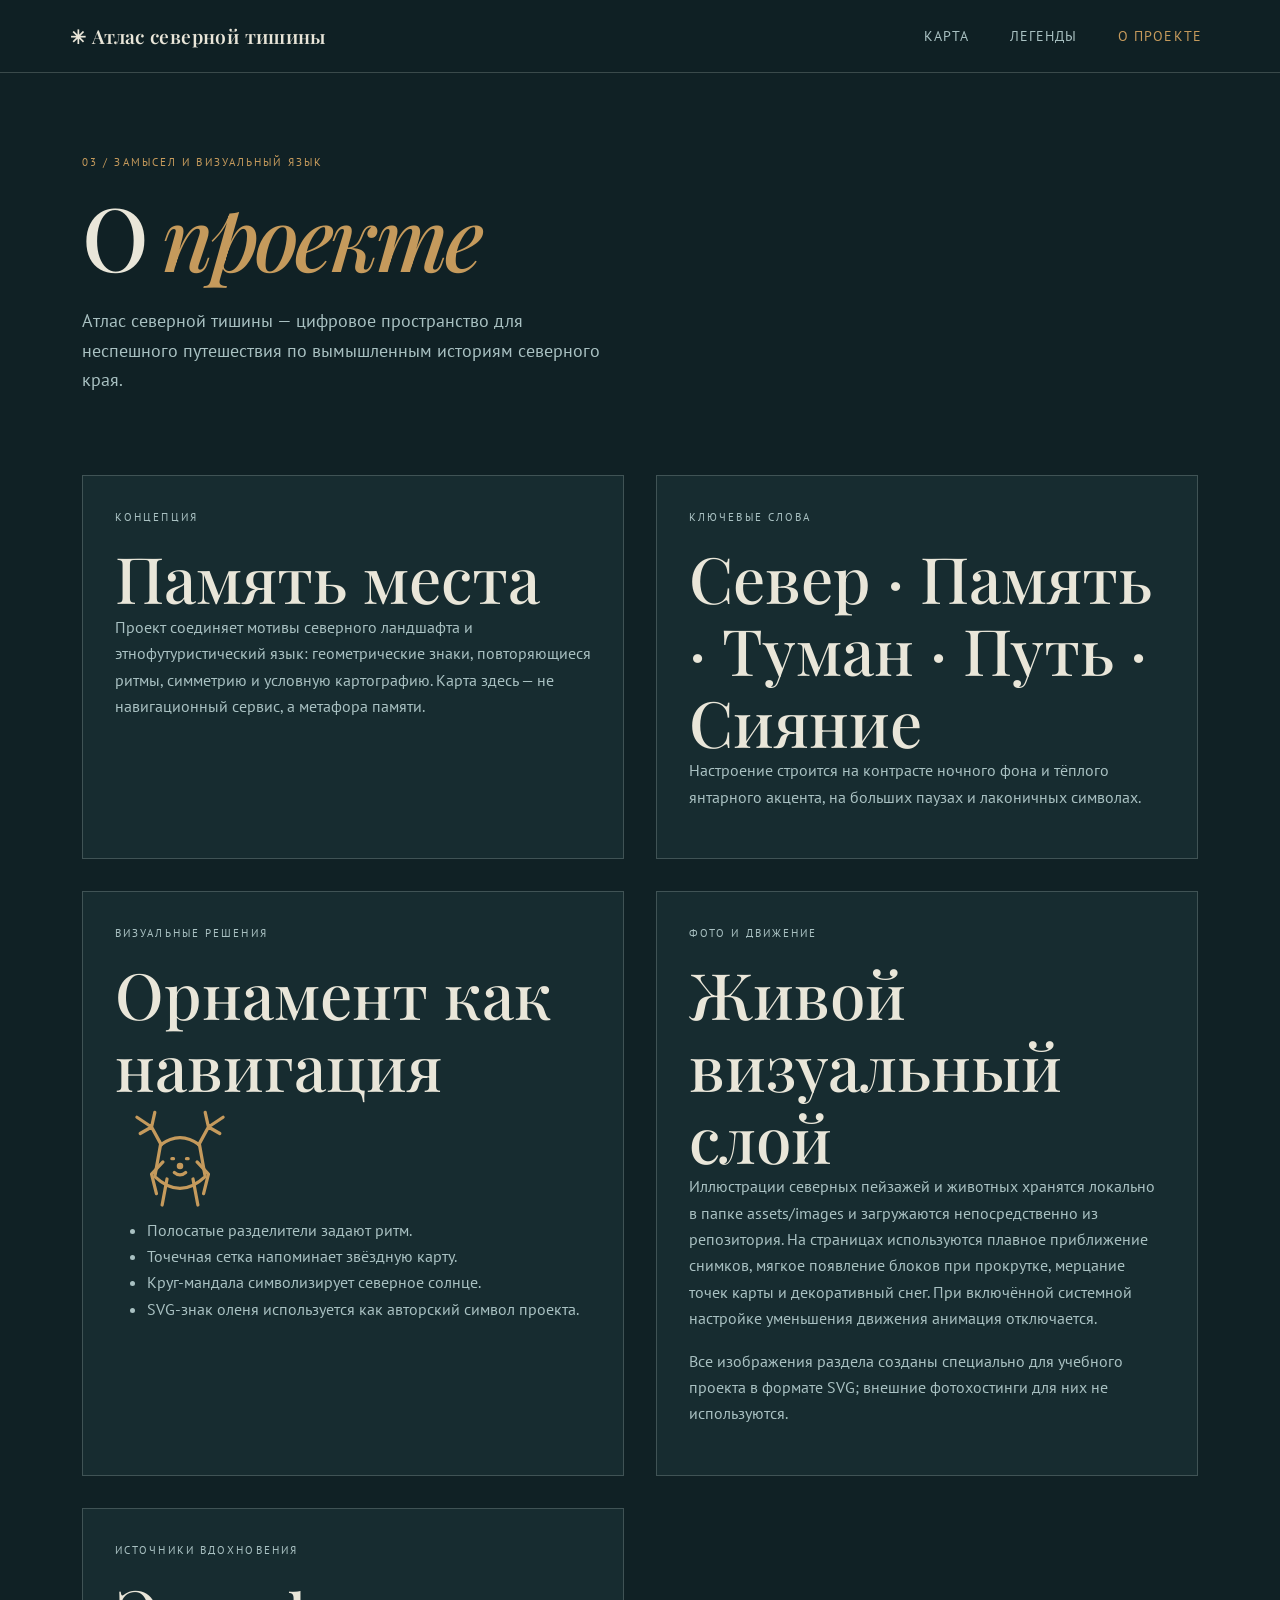
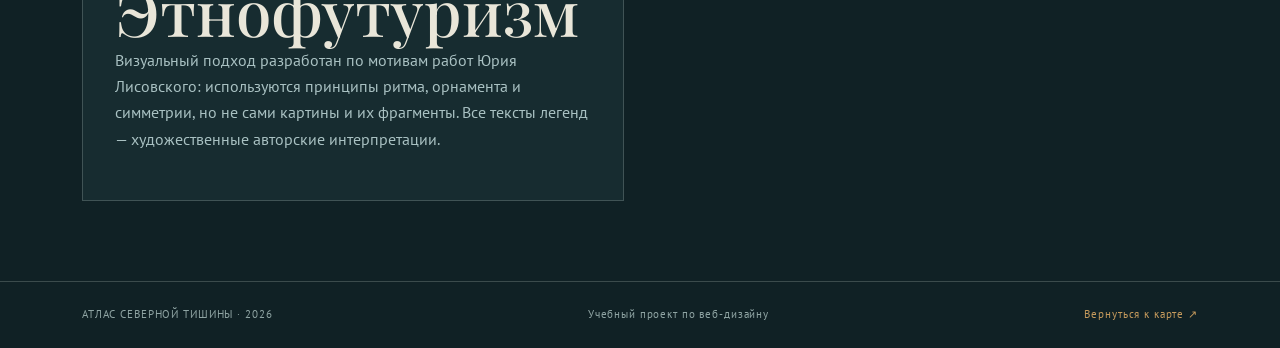
==== commit 5e2028e5: "Переведены изображения на локальные файлы проекта" ====
--- a/Практическая работа — Северный край/about.html
+++ b/Практическая работа — Северный край/about.html
@@ -2,5 +2,5 @@
 <html lang="ru"><head><meta charset="utf-8"><meta name="viewport" content="width=device-width,initial-scale=1"><title>О проекте — Атлас северной тишины</title><link href="https://fonts.googleapis.com/css2?family=Playfair+Display:wght@500;600&family=PT+Sans:wght@400;700&display=swap" rel="stylesheet"><link href="https://cdn.jsdelivr.net/npm/bootstrap@5.3.3/dist/css/bootstrap.min.css" rel="stylesheet"><link rel="stylesheet" href="style.css"></head>
 <body><header class="site-header"><nav class="navbar navbar-expand-lg container py-3"><a class="brand" href="index.html">✳ Атлас северной тишины</a><button class="navbar-toggler" type="button" data-bs-toggle="collapse" data-bs-target="#nav" aria-label="Открыть меню"><span class="navbar-toggler-icon"></span></button><div class="collapse navbar-collapse justify-content-end" id="nav"><ul class="navbar-nav gap-lg-4"><li><a class="nav-link" href="index.html">Карта</a></li><li><a class="nav-link" href="legends.html">Легенды</a></li><li><a class="nav-link active" href="about.html">О проекте</a></li></ul></div></nav></header>
 <main class="container"><section class="page-hero"><p class="eyebrow">03 / Замысел и визуальный язык</p><h1>О <em>проекте</em></h1><p class="hero-lead">Атлас северной тишины — цифровое пространство для неспешного путешествия по вымышленным историям северного края.</p></section>
-<section class="about-grid"><article class="info-panel"><p class="eyebrow">Концепция</p><h2>Память места</h2><p>Проект соединяет мотивы северного ландшафта и этнофутуристический язык: геометрические знаки, повторяющиеся ритмы, симметрию и условную картографию. Карта здесь — не навигационный сервис, а метафора памяти.</p></article><article class="info-panel"><p class="eyebrow">Ключевые слова</p><h2>Север · Память · Туман · Путь · Сияние</h2><p>Настроение строится на контрасте ночного фона и тёплого янтарного акцента, на больших паузах и лаконичных символах.</p></article><article class="info-panel"><p class="eyebrow">Визуальные решения</p><h2>Орнамент как навигация</h2><img src="deer.svg" alt="Авторский геометрический символ северного оленя" width="130" height="115"><ul><li>Полосатые разделители задают ритм.</li><li>Точечная сетка напоминает звёздную карту.</li><li>Круг-мандала символизирует северное солнце.</li><li>SVG-знак оленя используется как авторский символ проекта.</li></ul></article><article class="info-panel"><p class="eyebrow">Фото и движение</p><h2>Живой визуальный слой</h2><p>Фотографии северных пейзажей и животных загружаются с внешних фотосайтов. На страницах используются плавное приближение снимков, мягкое появление блоков при прокрутке, мерцание точек карты и декоративный снег. При включённой системной настройке уменьшения движения анимация отключается.</p><p>Фотографии: National Geographic Portugal, Tromsø Arctic Reindeer, Visit Norway и Unsplash. Изображения принадлежат их авторам и площадкам.</p></article><article class="info-panel"><p class="eyebrow">Источники вдохновения</p><h2>Этнофутуризм</h2><p>Визуальный подход разработан по мотивам работ Юрия Лисовского: используются принципы ритма, орнамента и симметрии, но не сами картины и их фрагменты. Все тексты легенд — художественные авторские интерпретации.</p></article></section></main>
+<section class="about-grid"><article class="info-panel"><p class="eyebrow">Концепция</p><h2>Память места</h2><p>Проект соединяет мотивы северного ландшафта и этнофутуристический язык: геометрические знаки, повторяющиеся ритмы, симметрию и условную картографию. Карта здесь — не навигационный сервис, а метафора памяти.</p></article><article class="info-panel"><p class="eyebrow">Ключевые слова</p><h2>Север · Память · Туман · Путь · Сияние</h2><p>Настроение строится на контрасте ночного фона и тёплого янтарного акцента, на больших паузах и лаконичных символах.</p></article><article class="info-panel"><p class="eyebrow">Визуальные решения</p><h2>Орнамент как навигация</h2><img src="deer.svg" alt="Авторский геометрический символ северного оленя" width="130" height="115"><ul><li>Полосатые разделители задают ритм.</li><li>Точечная сетка напоминает звёздную карту.</li><li>Круг-мандала символизирует северное солнце.</li><li>SVG-знак оленя используется как авторский символ проекта.</li></ul></article><article class="info-panel"><p class="eyebrow">Фото и движение</p><h2>Живой визуальный слой</h2><p>Иллюстрации северных пейзажей и животных хранятся локально в папке assets/images и загружаются непосредственно из репозитория. На страницах используются плавное приближение снимков, мягкое появление блоков при прокрутке, мерцание точек карты и декоративный снег. При включённой системной настройке уменьшения движения анимация отключается.</p><p>Все изображения раздела созданы специально для учебного проекта в формате SVG; внешние фотохостинги для них не используются.</p></article><article class="info-panel"><p class="eyebrow">Источники вдохновения</p><h2>Этнофутуризм</h2><p>Визуальный подход разработан по мотивам работ Юрия Лисовского: используются принципы ритма, орнамента и симметрии, но не сами картины и их фрагменты. Все тексты легенд — художественные авторские интерпретации.</p></article></section></main>
 <footer class="site-footer"><div class="container footer-inner"><span>АТЛАС СЕВЕРНОЙ ТИШИНЫ · 2026</span><span>Учебный проект по веб-дизайну</span><a href="index.html">Вернуться к карте ↗</a></div></footer><script src="https://cdn.jsdelivr.net/npm/bootstrap@5.3.3/dist/js/bootstrap.bundle.min.js"></script></body></html>
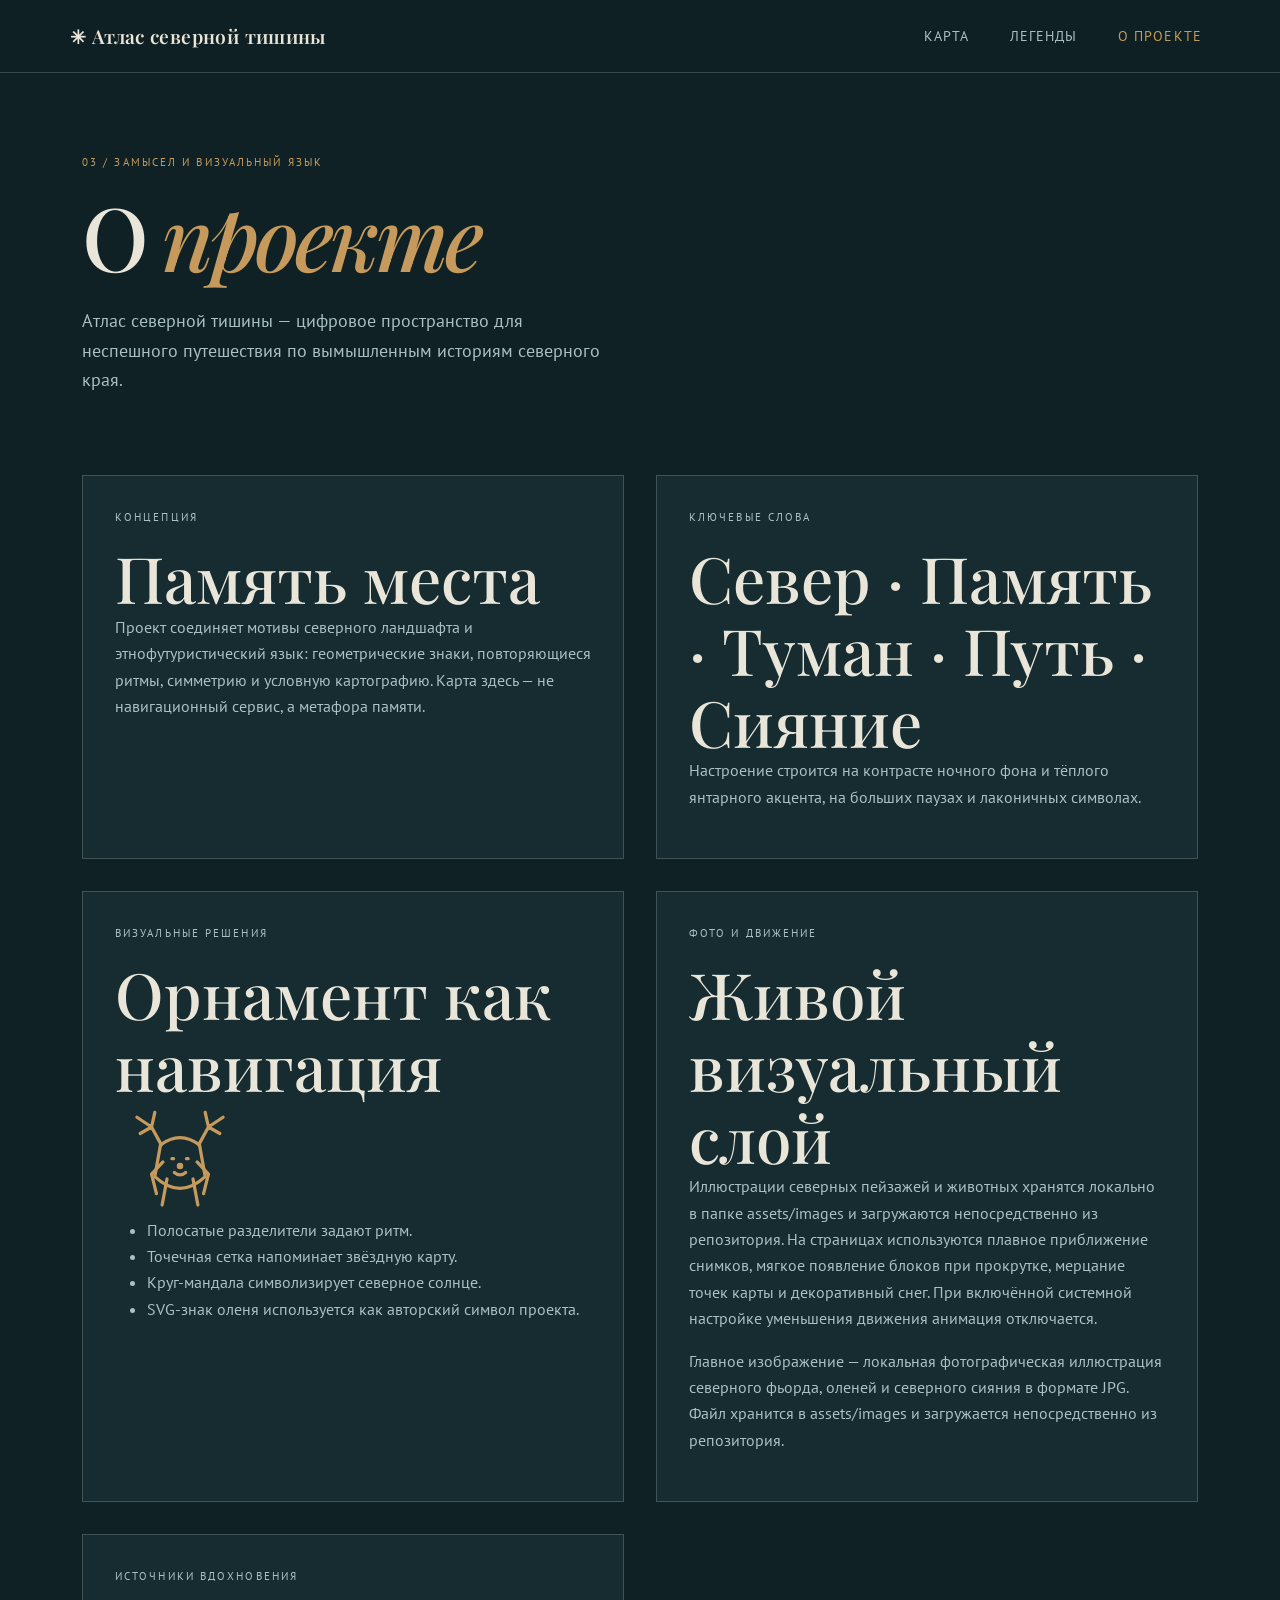
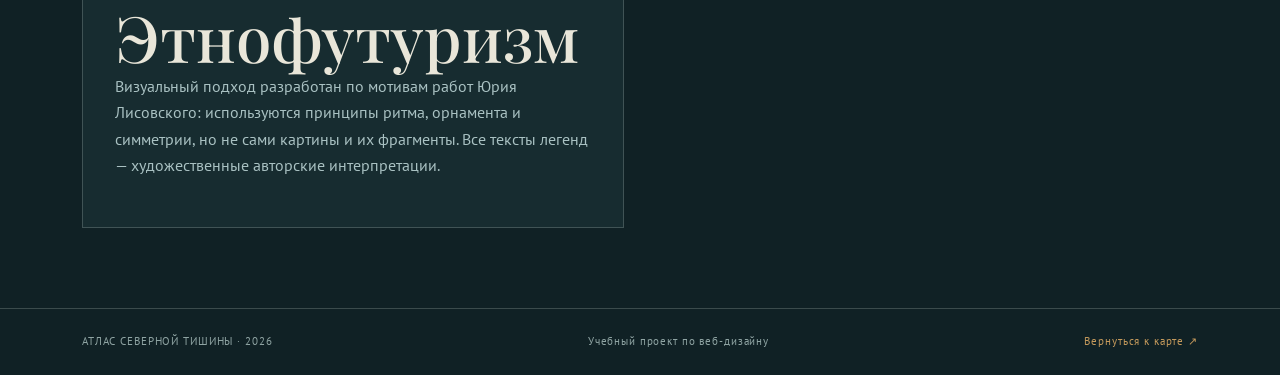
==== commit 5bf99b0e: "Заменены рисованные иллюстрации фотографическим изображением" ====
--- a/Практическая работа — Северный край/about.html
+++ b/Практическая работа — Северный край/about.html
@@ -2,5 +2,5 @@
 <html lang="ru"><head><meta charset="utf-8"><meta name="viewport" content="width=device-width,initial-scale=1"><title>О проекте — Атлас северной тишины</title><link href="https://fonts.googleapis.com/css2?family=Playfair+Display:wght@500;600&family=PT+Sans:wght@400;700&display=swap" rel="stylesheet"><link href="https://cdn.jsdelivr.net/npm/bootstrap@5.3.3/dist/css/bootstrap.min.css" rel="stylesheet"><link rel="stylesheet" href="style.css"></head>
 <body><header class="site-header"><nav class="navbar navbar-expand-lg container py-3"><a class="brand" href="index.html">✳ Атлас северной тишины</a><button class="navbar-toggler" type="button" data-bs-toggle="collapse" data-bs-target="#nav" aria-label="Открыть меню"><span class="navbar-toggler-icon"></span></button><div class="collapse navbar-collapse justify-content-end" id="nav"><ul class="navbar-nav gap-lg-4"><li><a class="nav-link" href="index.html">Карта</a></li><li><a class="nav-link" href="legends.html">Легенды</a></li><li><a class="nav-link active" href="about.html">О проекте</a></li></ul></div></nav></header>
 <main class="container"><section class="page-hero"><p class="eyebrow">03 / Замысел и визуальный язык</p><h1>О <em>проекте</em></h1><p class="hero-lead">Атлас северной тишины — цифровое пространство для неспешного путешествия по вымышленным историям северного края.</p></section>
-<section class="about-grid"><article class="info-panel"><p class="eyebrow">Концепция</p><h2>Память места</h2><p>Проект соединяет мотивы северного ландшафта и этнофутуристический язык: геометрические знаки, повторяющиеся ритмы, симметрию и условную картографию. Карта здесь — не навигационный сервис, а метафора памяти.</p></article><article class="info-panel"><p class="eyebrow">Ключевые слова</p><h2>Север · Память · Туман · Путь · Сияние</h2><p>Настроение строится на контрасте ночного фона и тёплого янтарного акцента, на больших паузах и лаконичных символах.</p></article><article class="info-panel"><p class="eyebrow">Визуальные решения</p><h2>Орнамент как навигация</h2><img src="deer.svg" alt="Авторский геометрический символ северного оленя" width="130" height="115"><ul><li>Полосатые разделители задают ритм.</li><li>Точечная сетка напоминает звёздную карту.</li><li>Круг-мандала символизирует северное солнце.</li><li>SVG-знак оленя используется как авторский символ проекта.</li></ul></article><article class="info-panel"><p class="eyebrow">Фото и движение</p><h2>Живой визуальный слой</h2><p>Иллюстрации северных пейзажей и животных хранятся локально в папке assets/images и загружаются непосредственно из репозитория. На страницах используются плавное приближение снимков, мягкое появление блоков при прокрутке, мерцание точек карты и декоративный снег. При включённой системной настройке уменьшения движения анимация отключается.</p><p>Все изображения раздела созданы специально для учебного проекта в формате SVG; внешние фотохостинги для них не используются.</p></article><article class="info-panel"><p class="eyebrow">Источники вдохновения</p><h2>Этнофутуризм</h2><p>Визуальный подход разработан по мотивам работ Юрия Лисовского: используются принципы ритма, орнамента и симметрии, но не сами картины и их фрагменты. Все тексты легенд — художественные авторские интерпретации.</p></article></section></main>
+<section class="about-grid"><article class="info-panel"><p class="eyebrow">Концепция</p><h2>Память места</h2><p>Проект соединяет мотивы северного ландшафта и этнофутуристический язык: геометрические знаки, повторяющиеся ритмы, симметрию и условную картографию. Карта здесь — не навигационный сервис, а метафора памяти.</p></article><article class="info-panel"><p class="eyebrow">Ключевые слова</p><h2>Север · Память · Туман · Путь · Сияние</h2><p>Настроение строится на контрасте ночного фона и тёплого янтарного акцента, на больших паузах и лаконичных символах.</p></article><article class="info-panel"><p class="eyebrow">Визуальные решения</p><h2>Орнамент как навигация</h2><img src="deer.svg" alt="Авторский геометрический символ северного оленя" width="130" height="115"><ul><li>Полосатые разделители задают ритм.</li><li>Точечная сетка напоминает звёздную карту.</li><li>Круг-мандала символизирует северное солнце.</li><li>SVG-знак оленя используется как авторский символ проекта.</li></ul></article><article class="info-panel"><p class="eyebrow">Фото и движение</p><h2>Живой визуальный слой</h2><p>Иллюстрации северных пейзажей и животных хранятся локально в папке assets/images и загружаются непосредственно из репозитория. На страницах используются плавное приближение снимков, мягкое появление блоков при прокрутке, мерцание точек карты и декоративный снег. При включённой системной настройке уменьшения движения анимация отключается.</p><p>Главное изображение — локальная фотографическая иллюстрация северного фьорда, оленей и северного сияния в формате JPG. Файл хранится в assets/images и загружается непосредственно из репозитория.</p></article><article class="info-panel"><p class="eyebrow">Источники вдохновения</p><h2>Этнофутуризм</h2><p>Визуальный подход разработан по мотивам работ Юрия Лисовского: используются принципы ритма, орнамента и симметрии, но не сами картины и их фрагменты. Все тексты легенд — художественные авторские интерпретации.</p></article></section></main>
 <footer class="site-footer"><div class="container footer-inner"><span>АТЛАС СЕВЕРНОЙ ТИШИНЫ · 2026</span><span>Учебный проект по веб-дизайну</span><a href="index.html">Вернуться к карте ↗</a></div></footer><script src="https://cdn.jsdelivr.net/npm/bootstrap@5.3.3/dist/js/bootstrap.bundle.min.js"></script></body></html>
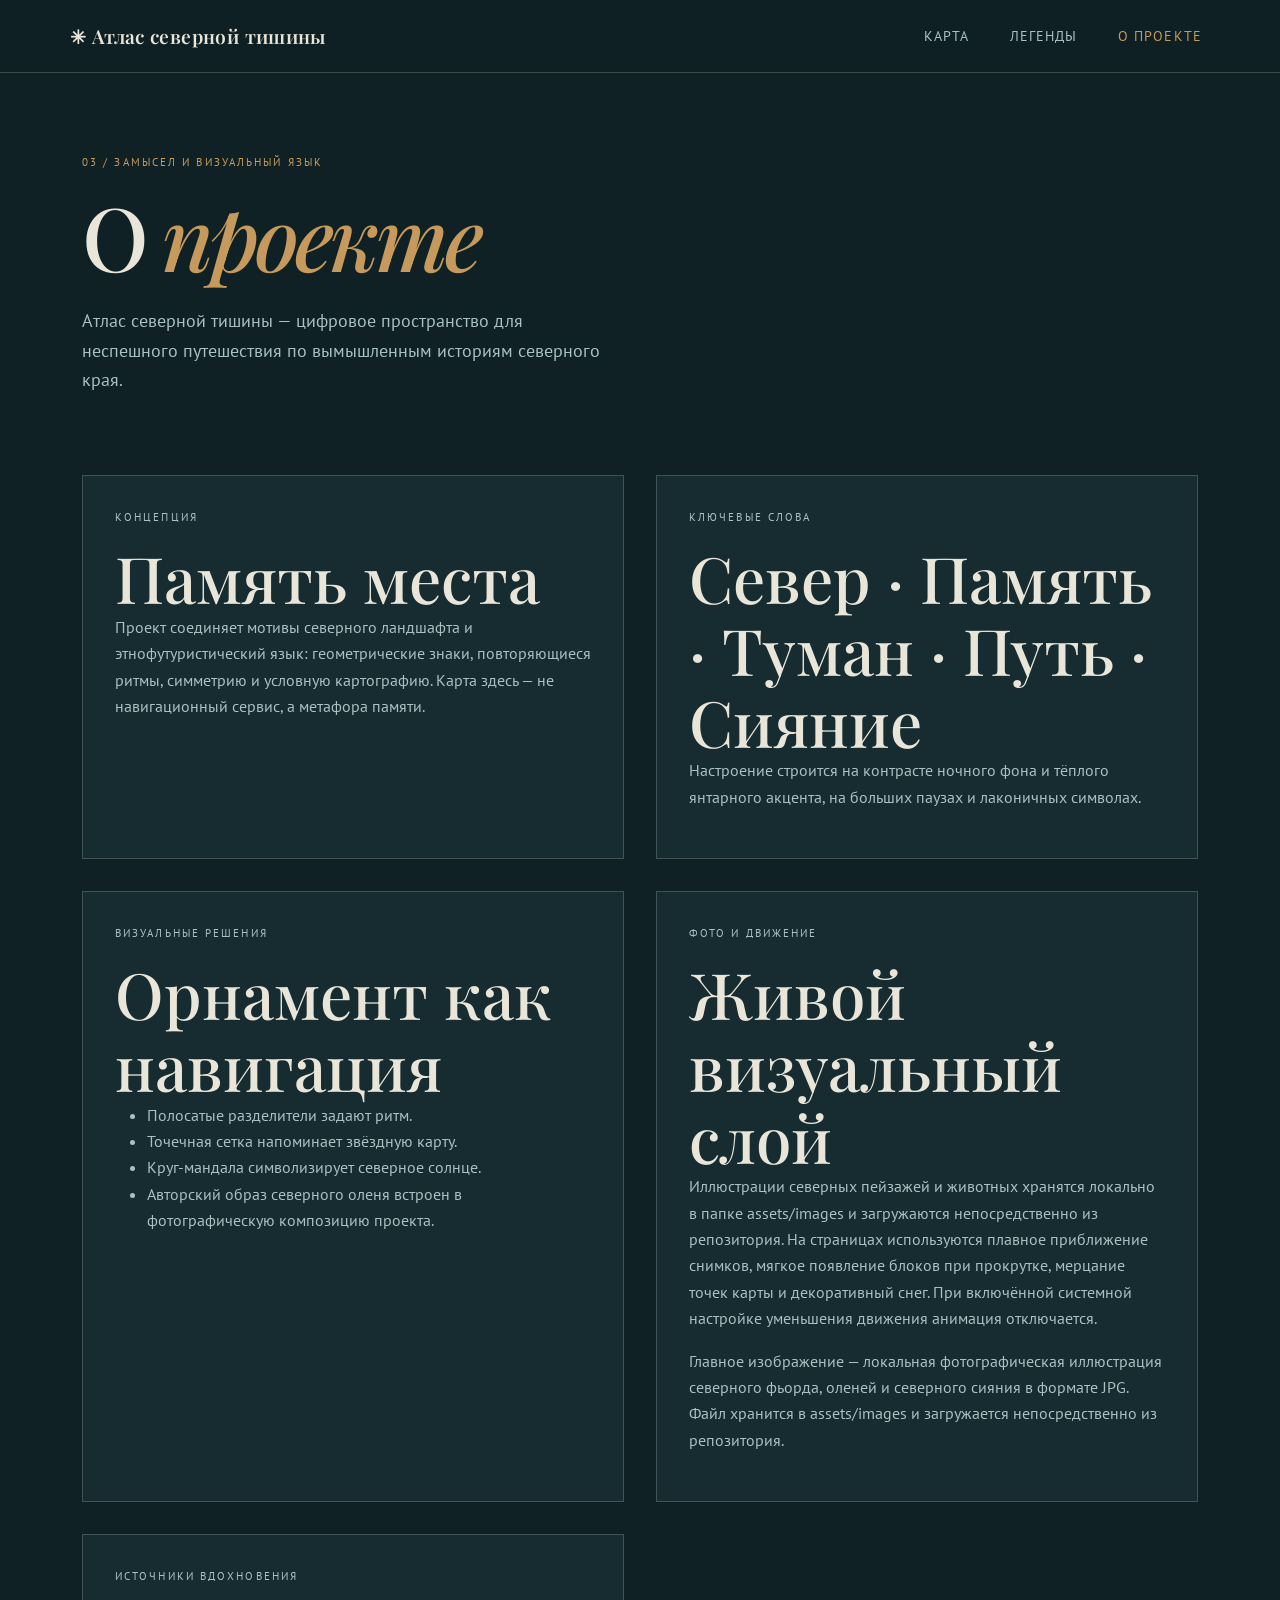
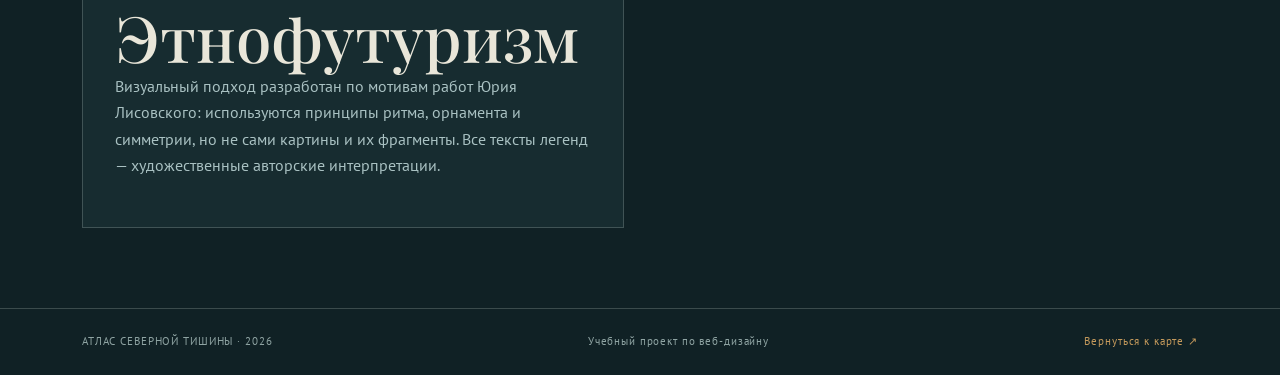
==== commit fd1d24a3: "Убрана рисованная иллюстрация из страницы о проекте" ====
--- a/Практическая работа — Северный край/about.html
+++ b/Практическая работа — Северный край/about.html
@@ -2,5 +2,5 @@
 <html lang="ru"><head><meta charset="utf-8"><meta name="viewport" content="width=device-width,initial-scale=1"><title>О проекте — Атлас северной тишины</title><link href="https://fonts.googleapis.com/css2?family=Playfair+Display:wght@500;600&family=PT+Sans:wght@400;700&display=swap" rel="stylesheet"><link href="https://cdn.jsdelivr.net/npm/bootstrap@5.3.3/dist/css/bootstrap.min.css" rel="stylesheet"><link rel="stylesheet" href="style.css"></head>
 <body><header class="site-header"><nav class="navbar navbar-expand-lg container py-3"><a class="brand" href="index.html">✳ Атлас северной тишины</a><button class="navbar-toggler" type="button" data-bs-toggle="collapse" data-bs-target="#nav" aria-label="Открыть меню"><span class="navbar-toggler-icon"></span></button><div class="collapse navbar-collapse justify-content-end" id="nav"><ul class="navbar-nav gap-lg-4"><li><a class="nav-link" href="index.html">Карта</a></li><li><a class="nav-link" href="legends.html">Легенды</a></li><li><a class="nav-link active" href="about.html">О проекте</a></li></ul></div></nav></header>
 <main class="container"><section class="page-hero"><p class="eyebrow">03 / Замысел и визуальный язык</p><h1>О <em>проекте</em></h1><p class="hero-lead">Атлас северной тишины — цифровое пространство для неспешного путешествия по вымышленным историям северного края.</p></section>
-<section class="about-grid"><article class="info-panel"><p class="eyebrow">Концепция</p><h2>Память места</h2><p>Проект соединяет мотивы северного ландшафта и этнофутуристический язык: геометрические знаки, повторяющиеся ритмы, симметрию и условную картографию. Карта здесь — не навигационный сервис, а метафора памяти.</p></article><article class="info-panel"><p class="eyebrow">Ключевые слова</p><h2>Север · Память · Туман · Путь · Сияние</h2><p>Настроение строится на контрасте ночного фона и тёплого янтарного акцента, на больших паузах и лаконичных символах.</p></article><article class="info-panel"><p class="eyebrow">Визуальные решения</p><h2>Орнамент как навигация</h2><img src="deer.svg" alt="Авторский геометрический символ северного оленя" width="130" height="115"><ul><li>Полосатые разделители задают ритм.</li><li>Точечная сетка напоминает звёздную карту.</li><li>Круг-мандала символизирует северное солнце.</li><li>SVG-знак оленя используется как авторский символ проекта.</li></ul></article><article class="info-panel"><p class="eyebrow">Фото и движение</p><h2>Живой визуальный слой</h2><p>Иллюстрации северных пейзажей и животных хранятся локально в папке assets/images и загружаются непосредственно из репозитория. На страницах используются плавное приближение снимков, мягкое появление блоков при прокрутке, мерцание точек карты и декоративный снег. При включённой системной настройке уменьшения движения анимация отключается.</p><p>Главное изображение — локальная фотографическая иллюстрация северного фьорда, оленей и северного сияния в формате JPG. Файл хранится в assets/images и загружается непосредственно из репозитория.</p></article><article class="info-panel"><p class="eyebrow">Источники вдохновения</p><h2>Этнофутуризм</h2><p>Визуальный подход разработан по мотивам работ Юрия Лисовского: используются принципы ритма, орнамента и симметрии, но не сами картины и их фрагменты. Все тексты легенд — художественные авторские интерпретации.</p></article></section></main>
+<section class="about-grid"><article class="info-panel"><p class="eyebrow">Концепция</p><h2>Память места</h2><p>Проект соединяет мотивы северного ландшафта и этнофутуристический язык: геометрические знаки, повторяющиеся ритмы, симметрию и условную картографию. Карта здесь — не навигационный сервис, а метафора памяти.</p></article><article class="info-panel"><p class="eyebrow">Ключевые слова</p><h2>Север · Память · Туман · Путь · Сияние</h2><p>Настроение строится на контрасте ночного фона и тёплого янтарного акцента, на больших паузах и лаконичных символах.</p></article><article class="info-panel"><p class="eyebrow">Визуальные решения</p><h2>Орнамент как навигация</h2><ul><li>Полосатые разделители задают ритм.</li><li>Точечная сетка напоминает звёздную карту.</li><li>Круг-мандала символизирует северное солнце.</li><li>Авторский образ северного оленя встроен в фотографическую композицию проекта.</li></ul></article><article class="info-panel"><p class="eyebrow">Фото и движение</p><h2>Живой визуальный слой</h2><p>Иллюстрации северных пейзажей и животных хранятся локально в папке assets/images и загружаются непосредственно из репозитория. На страницах используются плавное приближение снимков, мягкое появление блоков при прокрутке, мерцание точек карты и декоративный снег. При включённой системной настройке уменьшения движения анимация отключается.</p><p>Главное изображение — локальная фотографическая иллюстрация северного фьорда, оленей и северного сияния в формате JPG. Файл хранится в assets/images и загружается непосредственно из репозитория.</p></article><article class="info-panel"><p class="eyebrow">Источники вдохновения</p><h2>Этнофутуризм</h2><p>Визуальный подход разработан по мотивам работ Юрия Лисовского: используются принципы ритма, орнамента и симметрии, но не сами картины и их фрагменты. Все тексты легенд — художественные авторские интерпретации.</p></article></section></main>
 <footer class="site-footer"><div class="container footer-inner"><span>АТЛАС СЕВЕРНОЙ ТИШИНЫ · 2026</span><span>Учебный проект по веб-дизайну</span><a href="index.html">Вернуться к карте ↗</a></div></footer><script src="https://cdn.jsdelivr.net/npm/bootstrap@5.3.3/dist/js/bootstrap.bundle.min.js"></script></body></html>
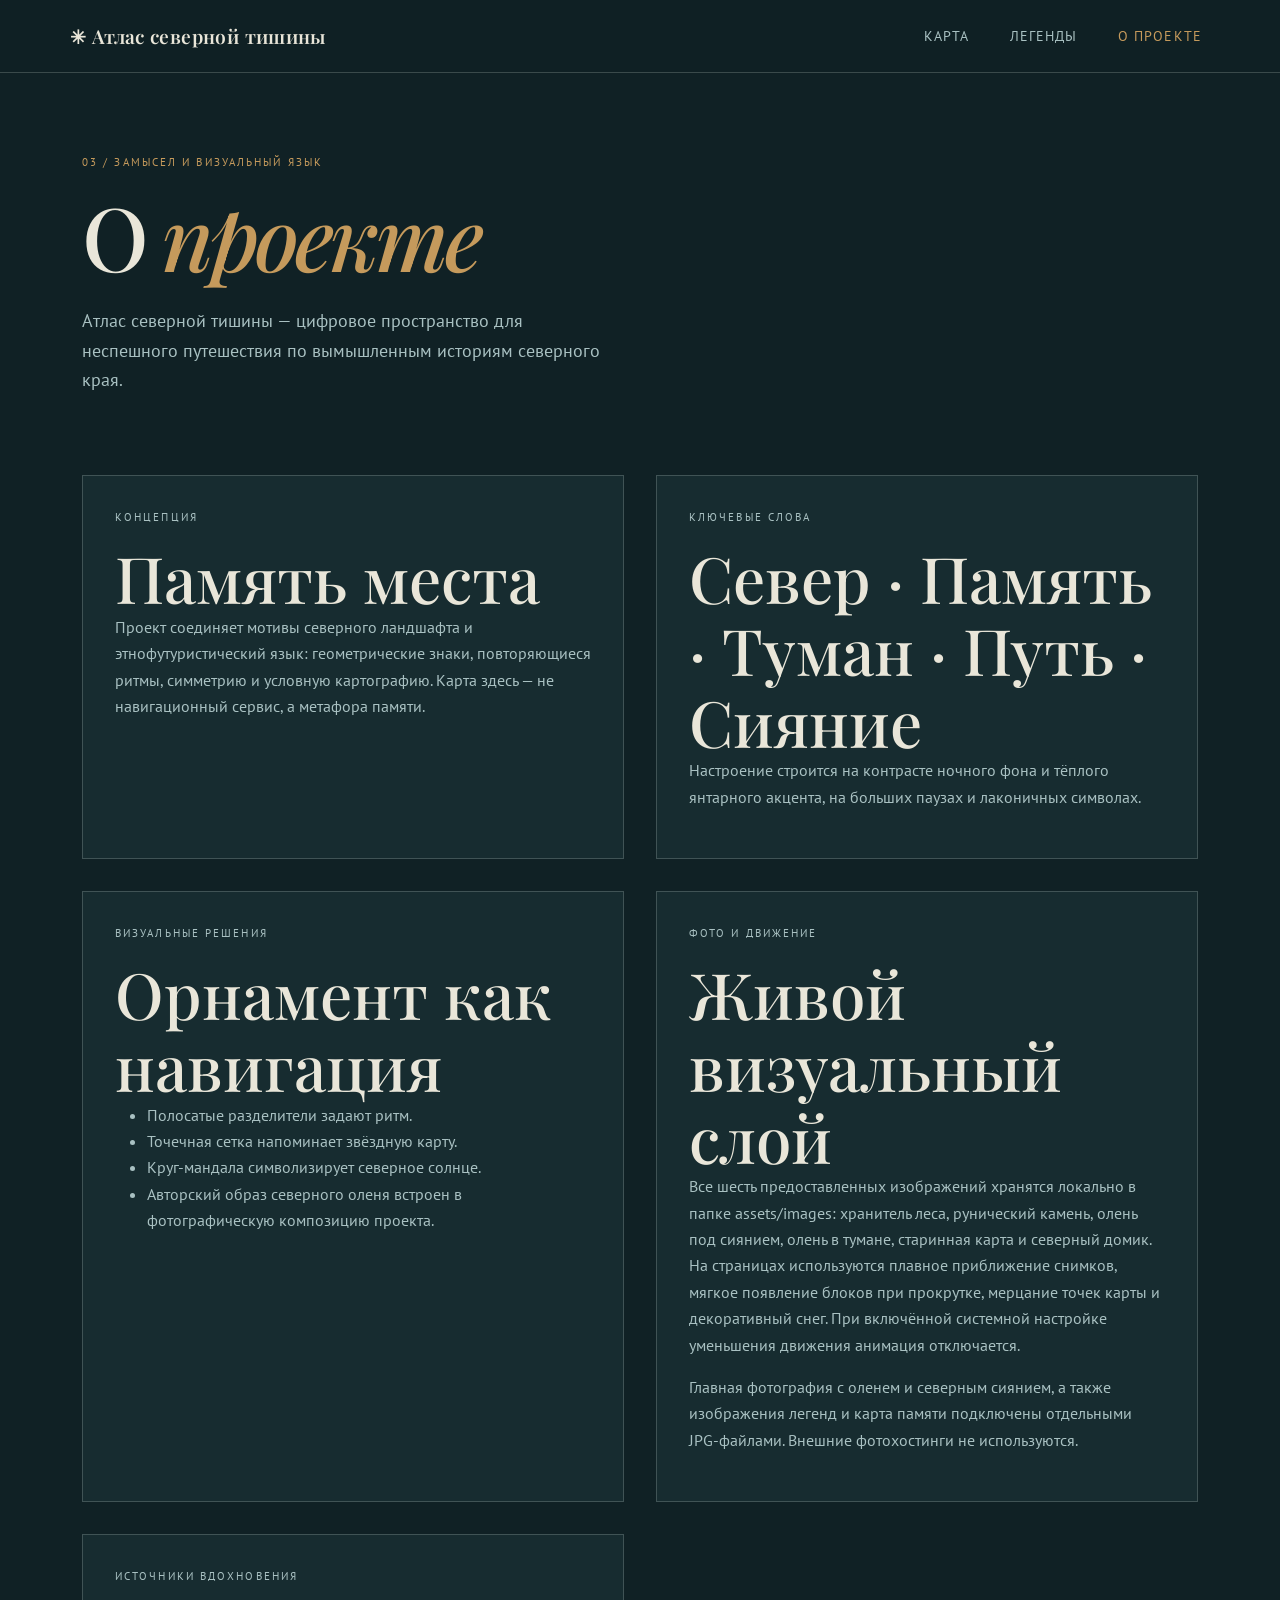
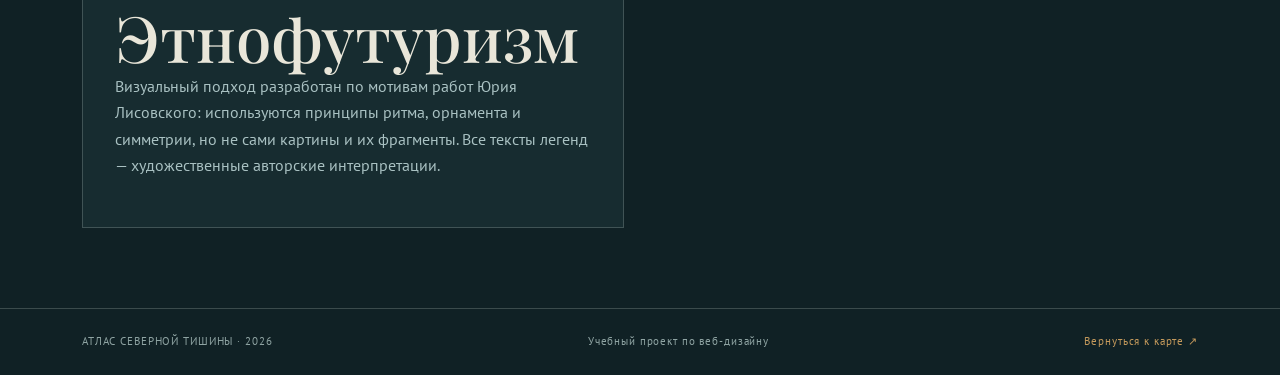
==== commit 84044275: "Подключены пользовательские фотографии и карта памяти" ====
--- a/Практическая работа — Северный край/about.html
+++ b/Практическая работа — Северный край/about.html
@@ -2,5 +2,5 @@
 <html lang="ru"><head><meta charset="utf-8"><meta name="viewport" content="width=device-width,initial-scale=1"><title>О проекте — Атлас северной тишины</title><link href="https://fonts.googleapis.com/css2?family=Playfair+Display:wght@500;600&family=PT+Sans:wght@400;700&display=swap" rel="stylesheet"><link href="https://cdn.jsdelivr.net/npm/bootstrap@5.3.3/dist/css/bootstrap.min.css" rel="stylesheet"><link rel="stylesheet" href="style.css"></head>
 <body><header class="site-header"><nav class="navbar navbar-expand-lg container py-3"><a class="brand" href="index.html">✳ Атлас северной тишины</a><button class="navbar-toggler" type="button" data-bs-toggle="collapse" data-bs-target="#nav" aria-label="Открыть меню"><span class="navbar-toggler-icon"></span></button><div class="collapse navbar-collapse justify-content-end" id="nav"><ul class="navbar-nav gap-lg-4"><li><a class="nav-link" href="index.html">Карта</a></li><li><a class="nav-link" href="legends.html">Легенды</a></li><li><a class="nav-link active" href="about.html">О проекте</a></li></ul></div></nav></header>
 <main class="container"><section class="page-hero"><p class="eyebrow">03 / Замысел и визуальный язык</p><h1>О <em>проекте</em></h1><p class="hero-lead">Атлас северной тишины — цифровое пространство для неспешного путешествия по вымышленным историям северного края.</p></section>
-<section class="about-grid"><article class="info-panel"><p class="eyebrow">Концепция</p><h2>Память места</h2><p>Проект соединяет мотивы северного ландшафта и этнофутуристический язык: геометрические знаки, повторяющиеся ритмы, симметрию и условную картографию. Карта здесь — не навигационный сервис, а метафора памяти.</p></article><article class="info-panel"><p class="eyebrow">Ключевые слова</p><h2>Север · Память · Туман · Путь · Сияние</h2><p>Настроение строится на контрасте ночного фона и тёплого янтарного акцента, на больших паузах и лаконичных символах.</p></article><article class="info-panel"><p class="eyebrow">Визуальные решения</p><h2>Орнамент как навигация</h2><ul><li>Полосатые разделители задают ритм.</li><li>Точечная сетка напоминает звёздную карту.</li><li>Круг-мандала символизирует северное солнце.</li><li>Авторский образ северного оленя встроен в фотографическую композицию проекта.</li></ul></article><article class="info-panel"><p class="eyebrow">Фото и движение</p><h2>Живой визуальный слой</h2><p>Иллюстрации северных пейзажей и животных хранятся локально в папке assets/images и загружаются непосредственно из репозитория. На страницах используются плавное приближение снимков, мягкое появление блоков при прокрутке, мерцание точек карты и декоративный снег. При включённой системной настройке уменьшения движения анимация отключается.</p><p>Главное изображение — локальная фотографическая иллюстрация северного фьорда, оленей и северного сияния в формате JPG. Файл хранится в assets/images и загружается непосредственно из репозитория.</p></article><article class="info-panel"><p class="eyebrow">Источники вдохновения</p><h2>Этнофутуризм</h2><p>Визуальный подход разработан по мотивам работ Юрия Лисовского: используются принципы ритма, орнамента и симметрии, но не сами картины и их фрагменты. Все тексты легенд — художественные авторские интерпретации.</p></article></section></main>
+<section class="about-grid"><article class="info-panel"><p class="eyebrow">Концепция</p><h2>Память места</h2><p>Проект соединяет мотивы северного ландшафта и этнофутуристический язык: геометрические знаки, повторяющиеся ритмы, симметрию и условную картографию. Карта здесь — не навигационный сервис, а метафора памяти.</p></article><article class="info-panel"><p class="eyebrow">Ключевые слова</p><h2>Север · Память · Туман · Путь · Сияние</h2><p>Настроение строится на контрасте ночного фона и тёплого янтарного акцента, на больших паузах и лаконичных символах.</p></article><article class="info-panel"><p class="eyebrow">Визуальные решения</p><h2>Орнамент как навигация</h2><ul><li>Полосатые разделители задают ритм.</li><li>Точечная сетка напоминает звёздную карту.</li><li>Круг-мандала символизирует северное солнце.</li><li>Авторский образ северного оленя встроен в фотографическую композицию проекта.</li></ul></article><article class="info-panel"><p class="eyebrow">Фото и движение</p><h2>Живой визуальный слой</h2><p>Все шесть предоставленных изображений хранятся локально в папке assets/images: хранитель леса, рунический камень, олень под сиянием, олень в тумане, старинная карта и северный домик. На страницах используются плавное приближение снимков, мягкое появление блоков при прокрутке, мерцание точек карты и декоративный снег. При включённой системной настройке уменьшения движения анимация отключается.</p><p>Главная фотография с оленем и северным сиянием, а также изображения легенд и карта памяти подключены отдельными JPG-файлами. Внешние фотохостинги не используются.</p></article><article class="info-panel"><p class="eyebrow">Источники вдохновения</p><h2>Этнофутуризм</h2><p>Визуальный подход разработан по мотивам работ Юрия Лисовского: используются принципы ритма, орнамента и симметрии, но не сами картины и их фрагменты. Все тексты легенд — художественные авторские интерпретации.</p></article></section></main>
 <footer class="site-footer"><div class="container footer-inner"><span>АТЛАС СЕВЕРНОЙ ТИШИНЫ · 2026</span><span>Учебный проект по веб-дизайну</span><a href="index.html">Вернуться к карте ↗</a></div></footer><script src="https://cdn.jsdelivr.net/npm/bootstrap@5.3.3/dist/js/bootstrap.bundle.min.js"></script></body></html>
